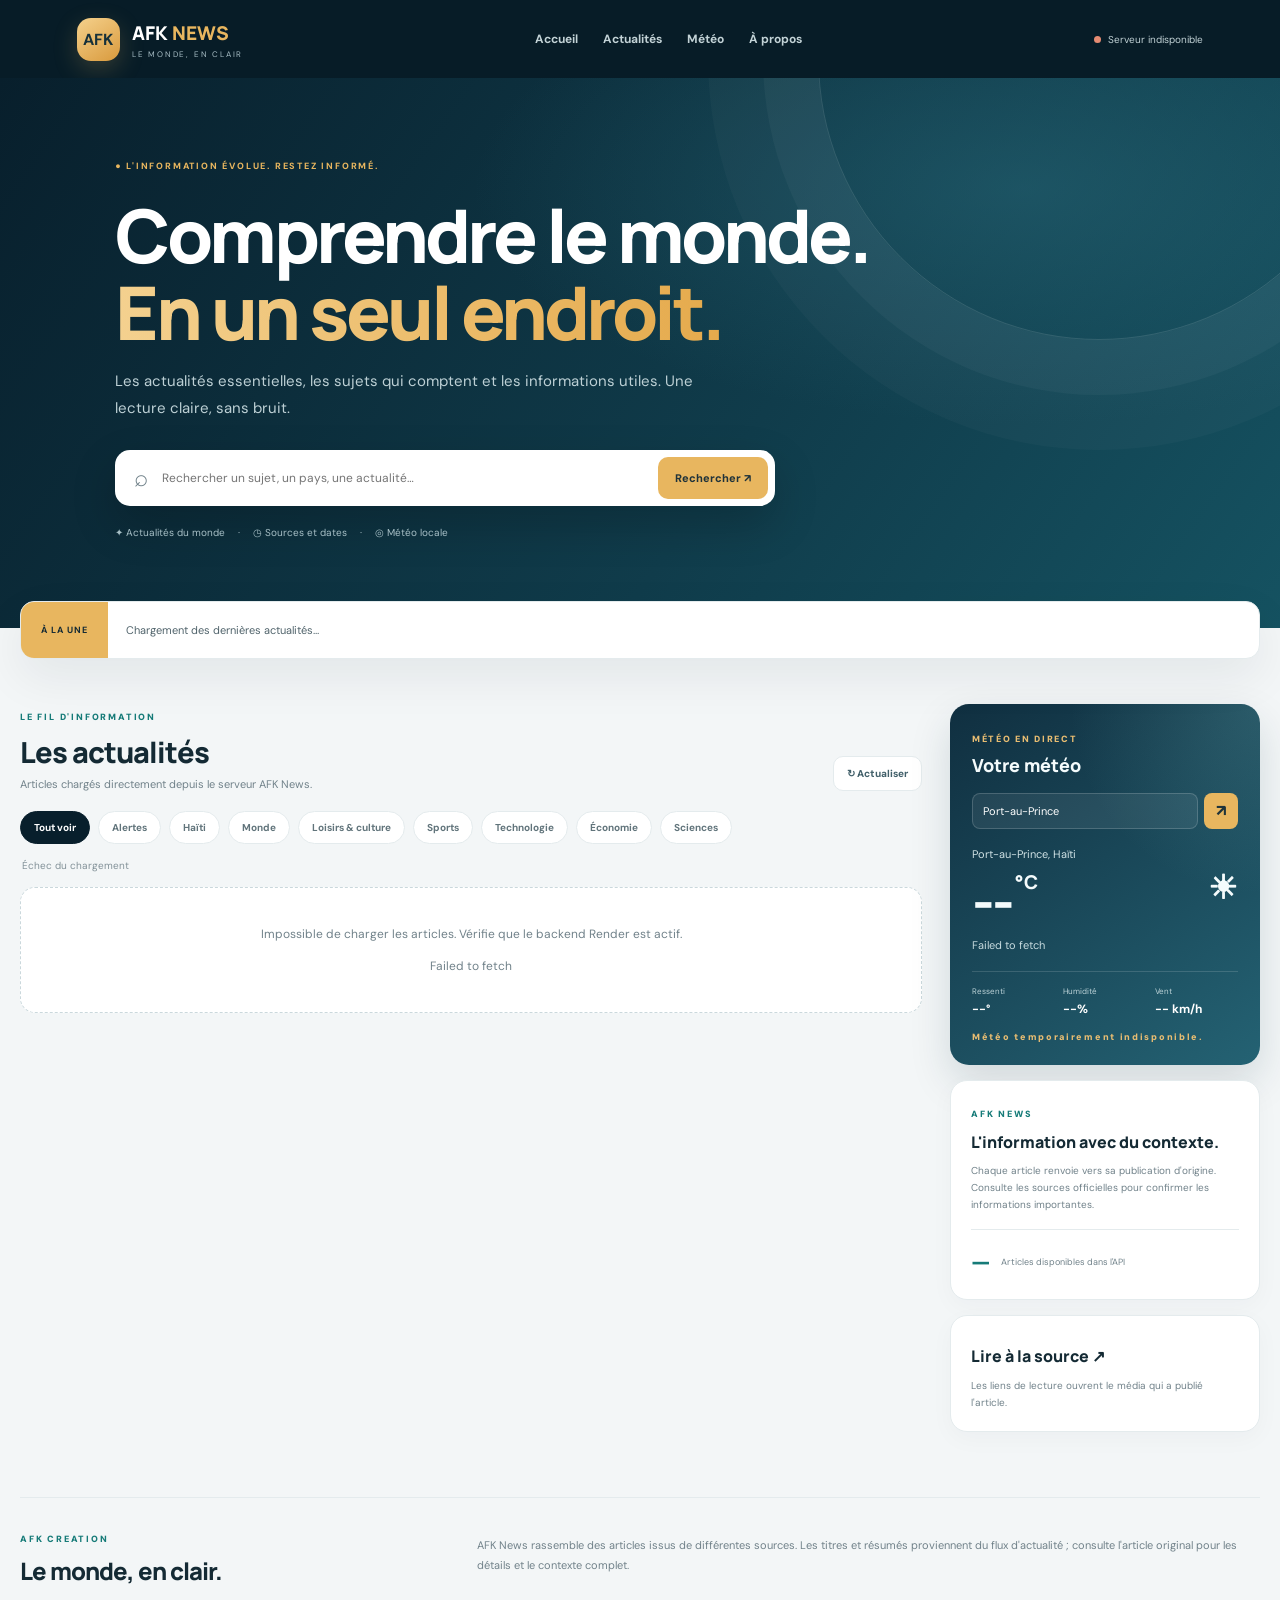
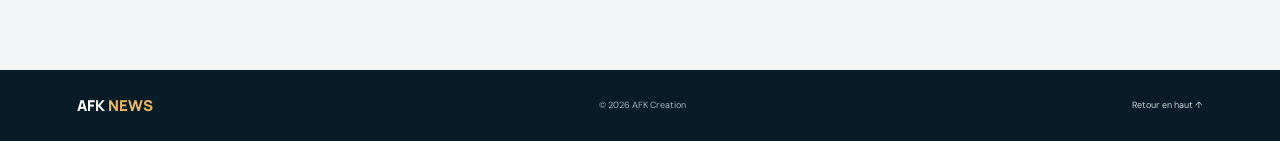
==== index.html @ 70f599e8 "Add files via upload" ====
<!doctype html>
<html lang="fr"><head>
<meta charset="utf-8"><meta name="viewport" content="width=device-width,initial-scale=1">
<meta name="theme-color" content="#081f2c"><title>AFK News — Le monde, en clair</title>
<link rel="preconnect" href="https://fonts.googleapis.com">
<link href="https://fonts.googleapis.com/css2?family=DM+Sans:wght@400;500;600;700;800&family=Manrope:wght@500;600;700;800&display=swap" rel="stylesheet">
<link rel="stylesheet" href="style.css"><script src="app.js" defer></script></head>
<body>
<header class="topbar"><a class="brand" href="#top"><b class="mark">AFK</b><span><strong>AFK <i>NEWS</i></strong><small>LE MONDE, EN CLAIR</small></span></a>
<nav><a href="#top">Accueil</a><a href="#latest">Actualités</a><a href="#weather">Météo</a><a href="#about">À propos</a></nav>
<div class="connection"><span class="pulse"></span><span id="connectionLabel">Connexion…</span></div></header>
<section class="hero" id="top"><div class="hero-content"><small class="eyebrow">● L'INFORMATION ÉVOLUE. RESTEZ INFORMÉ.</small>
<h1>Comprendre le monde.<br><em>En un seul endroit.</em></h1><p>Les actualités essentielles, les sujets qui comptent et les informations utiles. Une lecture claire, sans bruit.</p>
<form id="searchForm" class="search"><span>⌕</span><input id="searchInput" placeholder="Rechercher un sujet, un pays, une actualité…" type="search"><button>Rechercher ↗</button></form>
<div class="hero-meta">✦ Actualités du monde　 ·　 ◷ Sources et dates　 ·　 ◎ Météo locale</div></div></section>
<div class="ticker"><b>À LA UNE</b><span id="tickerText">Chargement des dernières actualités…</span></div>
<main class="layout" id="latest"><section class="feed"><div class="heading"><div><small>LE FIL D'INFORMATION</small><h2>Les actualités</h2><p>Articles chargés directement depuis le serveur AFK News.</p></div><button id="refreshBtn" class="refresh">↻ Actualiser</button></div>
<div class="filters" id="categoryFilters">
<button class="filter active" data-category="Tous">Tout voir</button><button class="filter" data-category="Alertes">Alertes</button><button class="filter" data-category="Haïti">Haïti</button><button class="filter" data-category="Monde">Monde</button><button class="filter" data-category="Loisirs & culture">Loisirs & culture</button><button class="filter" data-category="Sports">Sports</button><button class="filter" data-category="Technologie">Technologie</button><button class="filter" data-category="Économie">Économie</button><button class="filter" data-category="Sciences">Sciences</button></div>
<div class="feed-meta"><span id="feedStatus">Chargement…</span><span id="resultCount"></span></div>
<div id="newsGrid" class="news-grid"><div class="loading">Chargement des articles…</div></div>
<div id="emptyState" class="empty" hidden><h3>Aucun article trouvé</h3><p>Essaie un autre mot ou une autre catégorie.</p></div>
<div class="more-wrap"><button id="loadMoreBtn" class="more" hidden>Afficher plus d'articles ↓</button></div></section>
<aside class="sidebar"><section class="weather" id="weather"><small>MÉTÉO EN DIRECT</small><h2>Votre météo</h2><form id="cityForm"><input id="cityInput" value="Port-au-Prince" aria-label="Ville"><button>↗</button></form>
<div id="weatherPlace" class="place">Port-au-Prince, Haïti</div><div class="temp"><span id="weatherTemp">--</span><sup>°C</sup><span id="weatherIcon">☀</span></div><p id="weatherDescription">Récupération des conditions météo…</p>
<div class="stats"><div>Ressenti<b id="weatherFeels">--°</b></div><div>Humidité<b id="weatherHumidity">--%</b></div><div>Vent<b id="weatherWind">-- km/h</b></div></div><small id="weatherUpdated" class="weather-foot">Données Open-Meteo</small></section>
<section class="side-card"><small>AFK NEWS</small><h3>L'information avec du contexte.</h3><p>Chaque article renvoie vers sa publication d'origine. Consulte les sources officielles pour confirmer les informations importantes.</p><div class="total"><b id="totalArticles">—</b><span>Articles disponibles dans l'API</span></div></section>
<section class="side-card"><h3>Lire à la source ↗</h3><p>Les liens de lecture ouvrent le média qui a publié l'article.</p></section></aside></main>
<section class="about" id="about"><div><small>AFK CREATION</small><h2>Le monde, en clair.</h2></div><p>AFK News rassemble des articles issus de différentes sources. Les titres et résumés proviennent du flux d'actualité ; consulte l'article original pour les détails et le contexte complet.</p></section>
<footer> <b>AFK <i>NEWS</i></b><span>© <span id="year"></span> AFK Creation</span><a href="#top">Retour en haut ↑</a></footer><div id="toast" class="toast" role="status"></div>
</body></html>
---- style.css ----
:root{--navy:#081f2c;--teal:#167b78;--gold:#e8b65f;--ink:#142a34;--muted:#71828a;--line:#e4ebed;--paper:#f3f6f7}
*{box-sizing:border-box}html{scroll-behavior:smooth}body{margin:0;background:var(--paper);color:var(--ink);font-family:"DM Sans",sans-serif}button,input{font:inherit}button{cursor:pointer}
.topbar{height:78px;padding:0 clamp(18px,6vw,90px);display:flex;align-items:center;justify-content:space-between;gap:20px;background:#071c27;color:white}
.brand{display:flex;align-items:center;gap:12px;color:white;text-decoration:none}.mark{width:43px;height:43px;border-radius:14px;display:grid;place-items:center;background:linear-gradient(145deg,#f5d18c,#d99a3d);color:#17313a;box-shadow:0 8px 24px #e8b65f35}.brand strong{display:block;font:800 19px Manrope}.brand i,footer i{color:var(--gold);font-style:normal}.brand small{display:block;color:#a7bdc5;font-size:8px;letter-spacing:1.8px;margin-top:3px}
nav{display:flex;gap:25px}nav a{color:#c2d2d6;text-decoration:none;font-size:12px;font-weight:700}nav a:hover{color:white}.connection{font-size:10px;color:#c2d2d6;white-space:nowrap}.pulse{display:inline-block;width:7px;height:7px;border-radius:50%;background:#62d6a5;margin-right:7px}
.hero{background:radial-gradient(ellipse at 80% 20%,#28687880,transparent 38%),linear-gradient(125deg,#081f2c,#103c4b 60%,#155261);color:white;padding:75px clamp(22px,9vw,130px) 88px;position:relative;overflow:hidden}.hero:after{content:"";position:absolute;width:560px;height:560px;right:-100px;top:-300px;border:1px solid #ffffff20;border-radius:50%;box-shadow:0 0 0 55px #ffffff09,0 0 0 110px #ffffff06}.hero-content{max-width:780px;position:relative;z-index:1}.eyebrow{color:var(--gold);font-size:9px;font-weight:800;letter-spacing:1.8px}.hero h1{font:800 clamp(42px,6vw,74px)/1.04 Manrope;letter-spacing:-3.5px;margin:23px 0 17px}.hero h1 em{font-style:normal;background:linear-gradient(90deg,#f4d18f,#e5aa4c);background-clip:text;color:transparent}.hero p{max-width:590px;color:#bdd0d5;font-size:15px;line-height:1.8}.search{display:flex;align-items:center;gap:10px;max-width:660px;margin-top:28px;padding:7px;background:white;border-radius:15px;box-shadow:0 18px 45px #0003}.search span{padding-left:12px;color:#71828a;font-size:24px}.search input{flex:1;min-width:0;border:0;outline:0;padding:12px 4px;color:var(--ink);font-size:12px}.search button{border:0;border-radius:10px;padding:14px 17px;background:var(--gold);color:#20333a;font-size:11px;font-weight:800}.hero-meta{margin-top:20px;color:#a8c0c7;font-size:10px}
.ticker{width:min(1280px,calc(100% - 40px));min-height:58px;margin:-27px auto 0;position:relative;z-index:1;display:flex;align-items:center;background:white;border:1px solid var(--line);border-radius:14px;overflow:hidden;box-shadow:0 18px 48px #081f2c12}.ticker b{align-self:stretch;display:grid;place-items:center;padding:0 20px;background:var(--gold);font-size:9px;letter-spacing:1px}.ticker span{padding:0 18px;color:#50636b;font-size:11px;white-space:nowrap;overflow:hidden;text-overflow:ellipsis}
.layout{width:min(1280px,calc(100% - 40px));margin:45px auto 65px;display:grid;grid-template-columns:minmax(0,1fr) 310px;gap:28px;align-items:start}.heading{display:flex;justify-content:space-between;align-items:flex-end;gap:15px;margin-bottom:20px}.heading small,.about small,.side-card>small{color:var(--teal);font-size:9px;font-weight:900;letter-spacing:1.8px}.heading h2,.about h2{font:800 29px Manrope;letter-spacing:-1px;margin:7px 0 5px}.heading p{margin:0;color:var(--muted);font-size:11px}.refresh,.more{border:1px solid var(--line);border-radius:10px;padding:10px 13px;background:white;color:#42606a;font-size:10px;font-weight:800}
.filters{display:flex;flex-wrap:wrap;gap:8px;margin-bottom:15px}.filter{border:1px solid var(--line);background:white;color:#61747b;border-radius:999px;padding:9px 13px;font-size:10px;font-weight:700}.filter.active,.filter:hover{background:var(--navy);border-color:var(--navy);color:white}.feed-meta{display:flex;justify-content:space-between;color:#829198;font-size:10px;margin:15px 2px}.news-grid{display:grid;grid-template-columns:repeat(2,minmax(0,1fr));gap:16px}.story{background:white;border:1px solid var(--line);border-radius:17px;overflow:hidden;box-shadow:0 7px 24px #102d3b08;transition:.2s}.story:hover{transform:translateY(-3px);box-shadow:0 18px 48px #081f2c12}.story-image{height:175px;background:linear-gradient(135deg,#183e4d,#679496);overflow:hidden}.story-image img{width:100%;height:100%;object-fit:cover;display:block;transition:transform .5s}.story:hover img{transform:scale(1.04)}.no-image{display:grid;place-items:center;color:#e0ebec;font:800 35px Manrope}.story-body{padding:17px}.tag{display:inline-block;padding:6px 9px;border-radius:999px;background:#eaf4f1;color:#177966;font-size:8px;font-weight:900;text-transform:uppercase;letter-spacing:.7px}.story h3{font:800 16px/1.4 Manrope;letter-spacing:-.3px;margin:11px 0 8px}.story p{color:#708189;font-size:11px;line-height:1.65;margin:0}.story-foot{display:flex;justify-content:space-between;gap:8px;margin-top:16px;padding-top:12px;border-top:1px solid #edf1f2;color:#8b999e;font-size:9px}.source{overflow:hidden;text-overflow:ellipsis;white-space:nowrap}.read{flex:none;color:var(--teal);font-weight:900;text-decoration:none;font-size:10px}.read:hover{text-decoration:underline}
.sidebar{display:grid;gap:15px}.weather{padding:22px;border-radius:19px;color:#f4fbfc;background:radial-gradient(circle at 100% 0,#78bec133,transparent 40%),linear-gradient(145deg,#102f40,#246273);box-shadow:0 17px 40px #102f4025}.weather>small{color:#e8bd72;font-size:9px;font-weight:900;letter-spacing:1.7px}.weather h2{font:800 18px Manrope;margin:6px 0 16px}#cityForm{display:flex;gap:6px}#cityInput{width:100%;min-width:0;border:1px solid #ffffff2b;border-radius:8px;background:#ffffff12;color:white;padding:10px;font-size:11px;outline:0}#cityForm button{width:38px;border:0;border-radius:8px;background:var(--gold);color:#20343a;font-weight:900}.place{margin-top:18px;color:#d0e2e5;font-size:11px}.temp{display:flex;align-items:flex-start;font:800 54px Manrope;letter-spacing:-3px;margin-top:3px}.temp sup{font-size:19px;letter-spacing:0;margin:5px 0 0 3px}.temp span:last-child{font-size:33px;margin-left:auto;letter-spacing:0}.weather>p{color:#c8dce0;font-size:11px;margin:0}.stats{display:grid;grid-template-columns:repeat(3,1fr);gap:8px;border-top:1px solid #ffffff24;margin-top:19px;padding-top:14px}.stats div{color:#bdd3d8;font-size:8px}.stats b{display:block;margin-top:5px;color:white;font-size:12px}.weather-foot{display:block;margin-top:14px;color:#a9c5cb;font-size:8px}.side-card{background:white;border:1px solid var(--line);border-radius:17px;padding:20px;box-shadow:0 7px 24px #102d3b08}.side-card h3{font:800 16px/1.4 Manrope;margin:9px 0}.side-card p{font-size:10px;line-height:1.7;color:var(--muted);margin:0}.total{display:flex;align-items:center;gap:10px;border-top:1px solid var(--line);padding-top:14px;margin-top:16px}.total b{font:800 25px Manrope;color:var(--teal)}.total span{font-size:9px;color:var(--muted)}.empty,.loading{grid-column:1/-1;padding:38px;text-align:center;background:white;border:1px dashed #cad8dc;border-radius:15px;color:var(--muted);font-size:12px}.empty h3{color:var(--ink);font:800 16px Manrope}.more-wrap{text-align:center;margin-top:22px}.more{background:var(--navy);color:white;padding:13px 19px}.about{width:min(1280px,calc(100% - 40px));margin:0 auto 55px;padding:28px 0;border-top:1px solid var(--line);display:grid;grid-template-columns:.7fr 1.3fr;gap:35px;align-items:center}.about h2{font-size:24px;margin-bottom:0}.about p{font-size:11px;line-height:1.8;color:var(--muted);margin:0}footer{display:flex;justify-content:space-between;align-items:center;gap:15px;padding:25px clamp(20px,6vw,90px);background:#071c27;color:#9fb5bc;font-size:9px}footer b{font:900 15px Manrope;color:white}footer a{color:#c5d5d9;text-decoration:none}.toast{position:fixed;bottom:20px;left:50%;transform:translate(-50%,15px);opacity:0;pointer-events:none;background:#102f40;color:white;padding:12px 16px;border-radius:10px;font-size:10px;transition:.2s}.toast.show{opacity:1;transform:translate(-50%,0)}
@media(max-width:950px){.layout{grid-template-columns:1fr}.sidebar{grid-template-columns:repeat(2,minmax(0,1fr))}.weather{grid-row:span 2}}
@media(max-width:680px){.topbar{height:auto;min-height:70px;flex-wrap:wrap;padding:13px 17px;gap:12px}nav{order:3;width:100%;justify-content:space-between;gap:10px}nav a{font-size:10px}.connection{font-size:8px}.hero{padding:52px 21px 68px}.hero h1{font-size:clamp(39px,11vw,56px);letter-spacing:-2.5px}.hero p{font-size:13px}.search button{padding:12px;font-size:10px}.ticker,.layout,.about{width:calc(100% - 24px)}.layout{margin-top:34px}.news-grid{grid-template-columns:1fr}.story-image{height:190px}.sidebar{grid-template-columns:1fr}.weather{grid-row:auto}.about{grid-template-columns:1fr;gap:12px}footer{flex-wrap:wrap}}
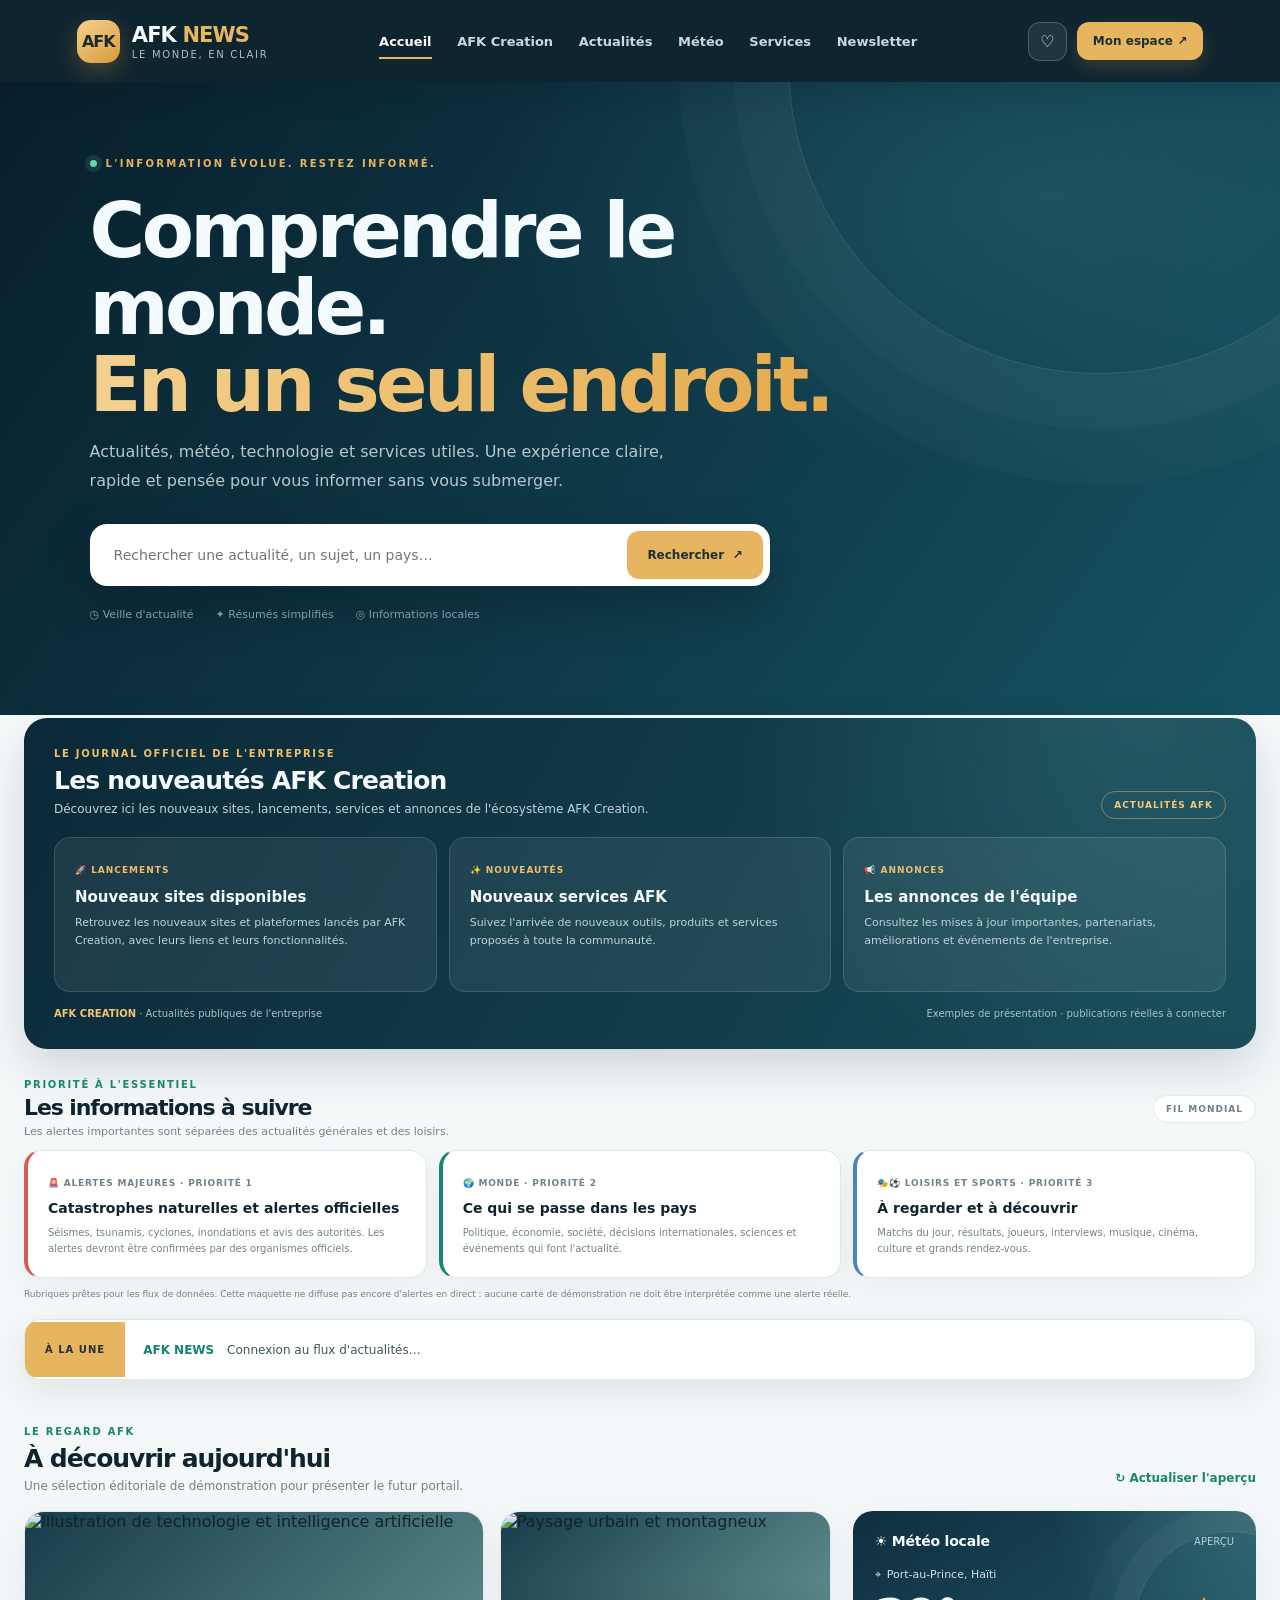
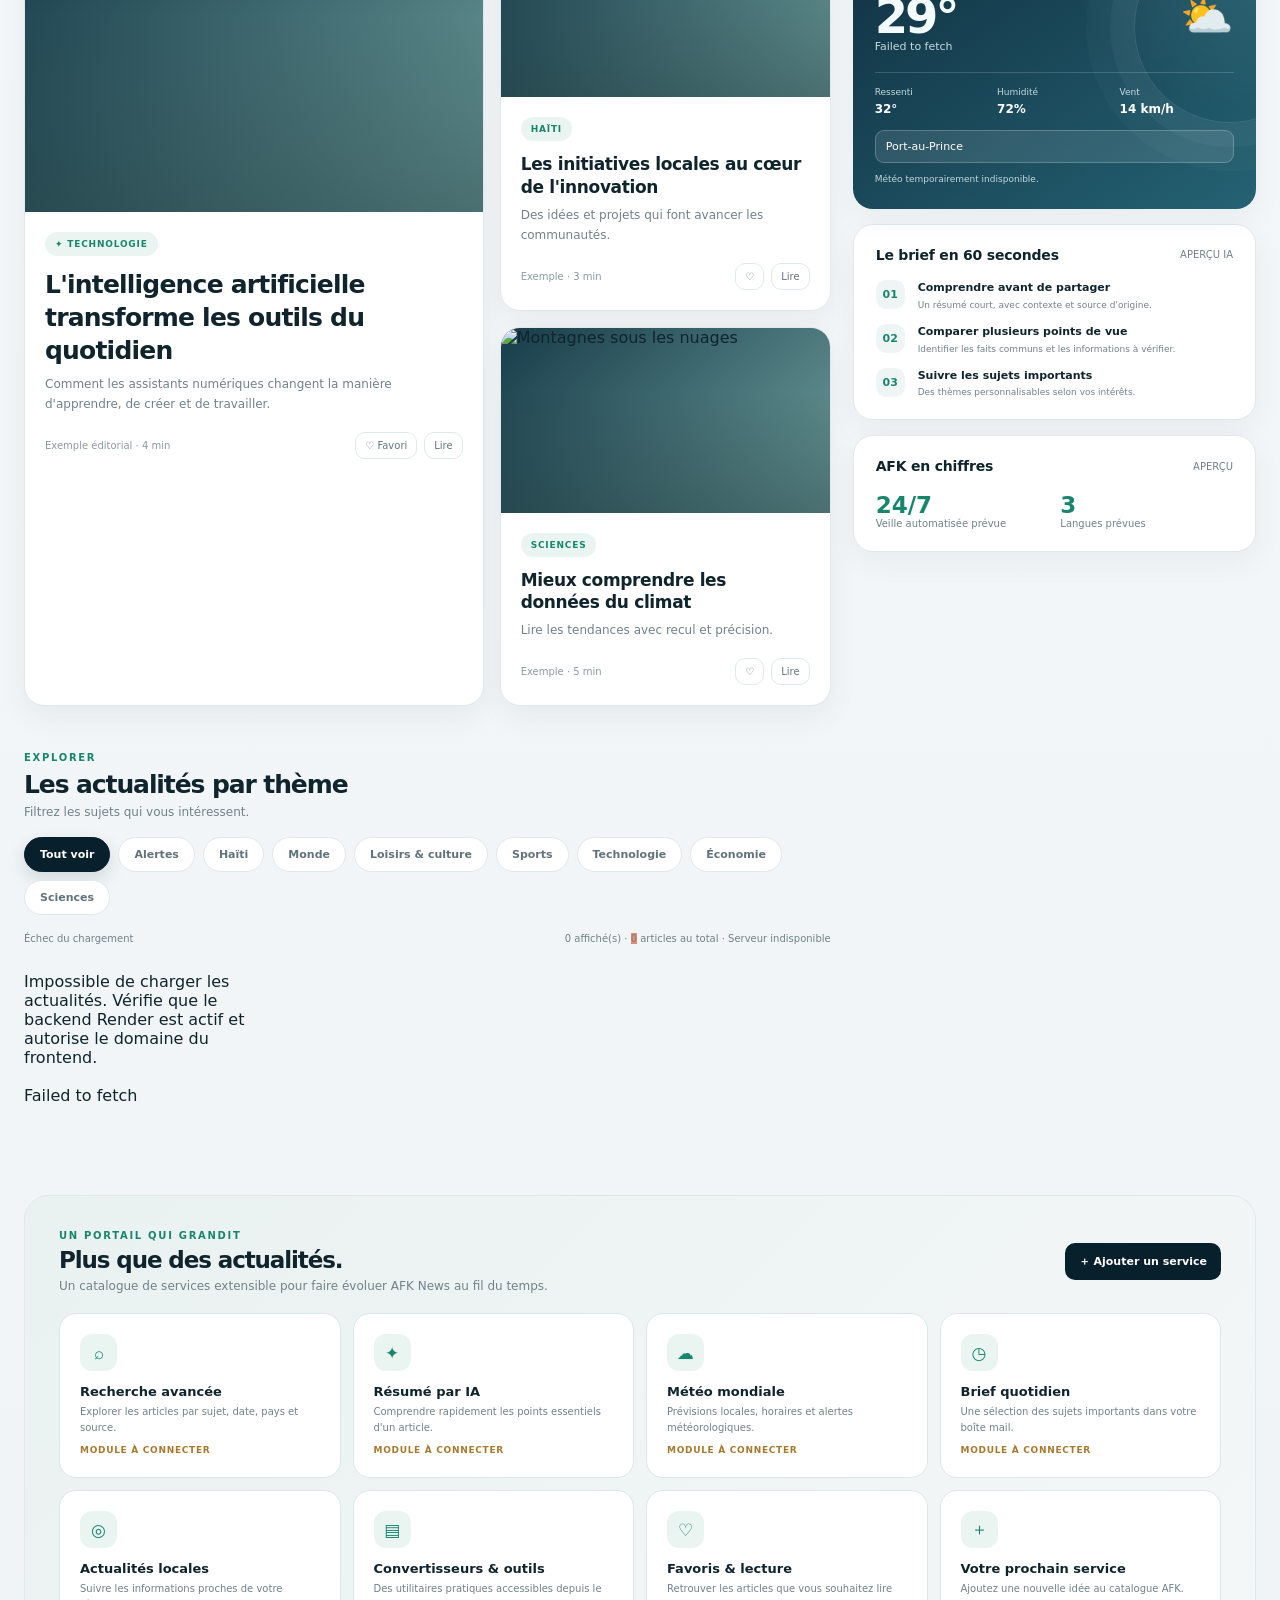
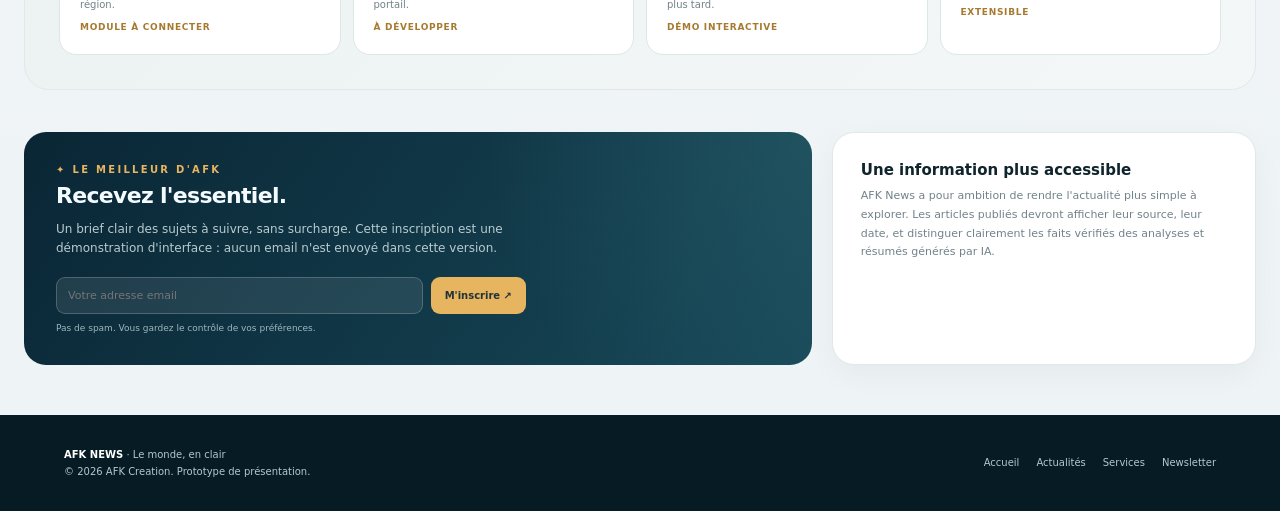
==== commit f4250cc5: "Rename 1index.html to index.html" ====
--- a/index.html
+++ b/index.html
@@ -1,31 +1,390 @@
-<!doctype html>
-<html lang="fr"><head>
-<meta charset="utf-8"><meta name="viewport" content="width=device-width,initial-scale=1">
-<meta name="theme-color" content="#081f2c"><title>AFK News — Le monde, en clair</title>
-<link rel="preconnect" href="https://fonts.googleapis.com">
-<link href="https://fonts.googleapis.com/css2?family=DM+Sans:wght@400;500;600;700;800&family=Manrope:wght@500;600;700;800&display=swap" rel="stylesheet">
-<link rel="stylesheet" href="style.css"><script src="app.js" defer></script></head>
+<!DOCTYPE html>
+<html lang="fr">
+<head>
+<meta charset="UTF-8">
+<meta name="viewport" content="width=device-width, initial-scale=1.0">
+<title>AFK News — Le monde, en clair</title>
+<style>
+:root {
+  --site-primary: #102d3b;
+  --site-on-primary: #f4fbff;
+  --site-secondary: #e8f2f2;
+  --site-on-secondary: #15313a;
+  --site-background: #f4f7f8;
+  --site-on-background: #14252c;
+  --site-font-body: Inter, ui-sans-serif, system-ui, -apple-system, BlinkMacSystemFont, "Segoe UI", sans-serif;
+  --site-font-heading: Inter, ui-sans-serif, system-ui, -apple-system, BlinkMacSystemFont, "Segoe UI", sans-serif;
+  --site-heading-scale: 1;
+  --site-spacing-scale: 1;
+  --site-radius-scale: 1;
+  --site-decoration-opacity: 1;
+  --ink: #14252c;
+  --muted: #70818a;
+  --line: #e3eaec;
+  --surface: #ffffff;
+  --accent: #e1a84b;
+  --green: #18866d;
+  --red: #d75b55;
+  --shadow: 0 18px 50px rgba(18, 47, 59, .08);
+}
+* { box-sizing: border-box; }
+html { scroll-behavior: smooth; }
+body { margin: 0; background: light-dark(var(--site-background), #10191d); color: light-dark(var(--ink), #edf4f5); font-family: var(--site-font-body); }
+button, input, select, textarea { font: inherit; }
+button { cursor: pointer; }
+.app { min-height: 100vh; background-color: var(--site-background); color: var(--site-on-background); border-radius: 0; overflow: hidden; }
+.topbar { height: 76px; background: var(--site-primary); color: var(--site-on-primary); display:flex; align-items:center; justify-content:space-between; padding: 0 clamp(18px, 5vw, 76px); gap: 20px; }
+.brand { display:flex; align-items:center; gap:12px; min-width: 190px; }
+.brand-mark { width:39px; height:39px; border-radius:13px; display:grid; place-items:center; background:var(--accent); color:#1b2b30; font-weight:900; letter-spacing:-1px; box-shadow:0 7px 20px rgba(225,168,75,.25); }
+.brand-name { font-weight:850; letter-spacing:-.7px; font-size:19px; }
+.brand-name span { color:#e7b45f; }
+.brand-tag { color:#a9c0c8; font-size:10px; letter-spacing:1.7px; text-transform:uppercase; margin-top:2px; }
+.nav { display:flex; align-items:center; gap:25px; }
+.nav button { color:#c8d8dc; border:0; background:transparent; font-size:13px; padding:10px 0; }
+.nav button.active, .nav button:hover { color:#fff; box-shadow: inset 0 -2px #e7b45f; }
+.top-actions { display:flex; align-items:center; gap:10px; }
+.icon-btn { border:1px solid rgba(255,255,255,.2); background:rgba(255,255,255,.08); color:white; border-radius:12px; width:39px; height:39px; display:grid; place-items:center; }
+.signin { border:0; border-radius:12px; background:#e7b45f; color:#1d3036; font-size:12px; font-weight:800; padding:12px 16px; }
+.hero { background:var(--site-primary); color:#f4fbff; padding: 54px clamp(18px, 7vw, 105px) 72px; position:relative; overflow:hidden; }
+.hero:after { content:""; position:absolute; width:520px; height:520px; right:-80px; top:-280px; border:1px solid rgba(255,255,255,.10); border-radius:50%; box-shadow:0 0 0 55px rgba(255,255,255,.025),0 0 0 110px rgba(255,255,255,.02); pointer-events:none; opacity:var(--site-decoration-opacity); }
+.eyebrow { display:flex; align-items:center; gap:9px; color:#e7b45f; text-transform:uppercase; font-size:10px; font-weight:800; letter-spacing:2px; }
+.live-dot { width:7px; height:7px; border-radius:50%; background:#67d7ad; box-shadow:0 0 0 5px rgba(103,215,173,.13); }
+.hero h1 { font-family:var(--site-font-heading); font-size:clamp(37px,5.4vw,66px); line-height:1.04; letter-spacing:-2.8px; max-width:720px; margin:20px 0 15px; }
+.hero h1 em { color:#e7b45f; font-style:normal; }
+.hero p { color:#b5c8ce; max-width:600px; font-size:15px; line-height:1.75; margin:0; }
+.search-wrap { margin-top:28px; width:min(680px,100%); display:flex; background:white; border-radius:15px; padding:6px; box-shadow:0 16px 35px rgba(0,0,0,.16); position:relative; z-index:1; }
+.search-wrap input { flex:1; min-width:0; border:0; outline:0; padding:13px 15px; color:#1a3038; font-size:14px; background:transparent; }
+.search-wrap button { border:0; border-radius:11px; padding:0 20px; background:#e7b45f; color:#1e3035; font-weight:800; font-size:12px; }
+.hero-meta { display:flex; flex-wrap:wrap; gap:18px; margin-top:18px; color:#91aab3; font-size:11px; }
+.hero-meta span { display:flex; align-items:center; gap:7px; }
+.main { width:min(1280px, calc(100% - 40px)); margin: -27px auto 0; position:relative; z-index:2; }
+.ticker { background:#fff; border:1px solid var(--line); border-radius:14px; box-shadow:var(--shadow); display:flex; align-items:center; overflow:hidden; min-height:55px; }
+.ticker-label { background:#e7b45f; color:#253238; font-size:10px; font-weight:900; letter-spacing:1px; padding:20px 17px; white-space:nowrap; }
+.ticker-content { padding:0 18px; color:#41555d; font-size:12px; white-space:nowrap; overflow:hidden; text-overflow:ellipsis; }
+.ticker-content b { color:#16836d; margin-right:9px; }
+.company-news { margin:24px 0 8px; padding:25px; border-radius:20px; color:#f5fbfc; background:linear-gradient(120deg,#102d3b,#1c5260); box-shadow:0 16px 38px rgba(18,47,59,.13); }
+.company-news-head { display:flex; align-items:flex-end; justify-content:space-between; gap:18px; margin-bottom:18px; }
+.company-news .kicker { color:#f0bd68; }
+.company-news h2 { margin:7px 0 5px; font-size:25px; letter-spacing:-.8px; }
+.company-news-intro { margin:0; color:#c0d4d9; font-size:12px; line-height:1.6; }
+.company-news-label { flex:none; border:1px solid rgba(240,189,104,.45); border-radius:999px; padding:8px 12px; color:#f3c879; font-size:9px; font-weight:900; letter-spacing:1px; }
+.company-news-grid { display:grid; grid-template-columns:repeat(3,1fr); gap:12px; }
+.company-news-card { min-height:145px; padding:17px; border:1px solid rgba(255,255,255,.13); border-radius:14px; background:rgba(255,255,255,.07); }
+.company-news-card small { color:#f0bd68; font-size:9px; font-weight:900; letter-spacing:1px; text-transform:uppercase; }
+.company-news-card h3 { margin:10px 0 7px; font-size:15px; line-height:1.35; }
+.company-news-card p { margin:0; color:#c0d4d9; font-size:11px; line-height:1.6; }
+.company-news-foot { display:flex; align-items:center; justify-content:space-between; gap:12px; margin-top:16px; color:#a9c2c9; font-size:10px; }
+.company-news-foot strong { color:#f2c574; }
+.priority-section { margin:22px 0 18px; }
+.priority-head { display:flex; align-items:center; justify-content:space-between; gap:12px; margin-bottom:12px; }
+.priority-head h2 { margin:5px 0 0; font-size:22px; letter-spacing:-.7px; }
+.priority-head p { margin:5px 0 0; color:var(--muted); font-size:11px; }
+.priority-grid { display:grid; grid-template-columns:repeat(3,1fr); gap:12px; }
+.priority-card { background:#fff; border:1px solid var(--line); border-radius:14px; padding:16px; box-shadow:0 7px 20px rgba(20,45,54,.035); }
+.priority-card.critical { border-left:4px solid #d75b55; }
+.priority-card.world { border-left:4px solid #18866d; }
+.priority-card.sport { border-left:4px solid #4d83bd; }
+.priority-card small { color:var(--muted); font-size:9px; font-weight:900; letter-spacing:.8px; text-transform:uppercase; }
+.priority-card h3 { margin:9px 0 6px; font-size:14px; line-height:1.4; }
+.priority-card p { margin:0; color:var(--muted); font-size:10px; line-height:1.6; }
+.priority-note { margin-top:10px; color:var(--muted); font-size:9px; line-height:1.5; }
+.feed-toolbar { display:flex; align-items:center; justify-content:space-between; gap:12px; flex-wrap:wrap; margin:18px 0 12px; }
+.feed-status { color:var(--muted); font-size:10px; }
+.section-head { display:flex; justify-content:space-between; align-items:end; gap:20px; margin:38px 0 18px; }
+.kicker { color:#18866d; font-size:10px; font-weight:900; letter-spacing:1.7px; text-transform:uppercase; }
+.section-head h2 { font-size:25px; letter-spacing:-.9px; margin:7px 0 0; }
+.section-head p { margin:6px 0 0; color:var(--muted); font-size:12px; }
+.text-link { border:0; background:transparent; color:#18866d; font-size:12px; font-weight:800; padding:8px 0; }
+.content-grid { display:grid; grid-template-columns:minmax(0, 1.8fr) minmax(280px, .9fr); gap:22px; align-items:start; }
+.feature-grid { display:grid; grid-template-columns:1.25fr .9fr; gap:16px; }
+.story { background:var(--surface); border:1px solid var(--line); border-radius:17px; overflow:hidden; box-shadow:0 8px 24px rgba(20,45,54,.035); transition:transform .2s, box-shadow .2s; }
+.story:hover { transform:translateY(-3px); box-shadow:var(--shadow); }
+.story-image { height:185px; background:linear-gradient(135deg,#234f60,#6f9d9c); position:relative; overflow:hidden; }
+.story-image img { width:100%; height:100%; object-fit:cover; display:block; }
+.story-image:after { content:""; position:absolute; inset:35% 0 0; background:linear-gradient(transparent,rgba(6,25,31,.34)); }
+.story.featured .story-image { height:270px; }
+.story-body { padding:17px 18px 19px; }
+.tag { display:inline-flex; align-items:center; gap:6px; background:#eaf5f1; color:#18866d; border-radius:6px; padding:6px 8px; font-size:9px; text-transform:uppercase; letter-spacing:.8px; font-weight:900; }
+.story h3 { font-size:17px; line-height:1.35; letter-spacing:-.35px; margin:12px 0 8px; }
+.story.featured h3 { font-size:23px; letter-spacing:-.8px; }
+.story p { color:var(--muted); font-size:12px; line-height:1.65; margin:0; }
+.story-foot { display:flex; align-items:center; justify-content:space-between; gap:10px; color:#8b9aa0; font-size:10px; margin-top:17px; }
+.story-actions { display:flex; align-items:center; gap:7px; }
+.small-action { border:1px solid var(--line); background:white; color:#62747b; border-radius:8px; padding:7px 9px; font-size:10px; }
+.small-action.saved { color:#b77b1c; background:#fff7e8; border-color:#f0dfbd; }
+.side-stack { display:grid; gap:15px; }
+.panel { background:var(--surface); border:1px solid var(--line); border-radius:17px; padding:19px; box-shadow:0 8px 24px rgba(20,45,54,.035); }
+.panel-title { display:flex; align-items:center; justify-content:space-between; gap:10px; }
+.panel-title h3 { font-size:14px; margin:0; letter-spacing:-.2px; }
+.panel-title small { color:var(--muted); font-size:10px; }
+.weather { background:linear-gradient(145deg,#173f50,#246273); color:#f4fbff; border:0; position:relative; overflow:hidden; }
+.weather:after { content:""; position:absolute; width:190px; height:190px; border-radius:50%; border:1px solid rgba(255,255,255,.12); right:-70px; top:20px; box-shadow:0 0 0 24px rgba(255,255,255,.035),0 0 0 48px rgba(255,255,255,.025); }
+.weather .panel-title small { color:#b6d0d6; }
+.weather-city { display:flex; align-items:center; gap:6px; color:#d1e4e8; font-size:11px; margin-top:19px; }
+.weather-main { display:flex; align-items:center; justify-content:space-between; margin-top:7px; position:relative; z-index:1; }
+.temperature { font-size:48px; font-weight:750; letter-spacing:-3px; }
+.weather-icon { font-size:43px; }
+.weather-desc { color:#c6dce1; font-size:11px; margin-top:-4px; }
+.weather-stats { display:grid; grid-template-columns:repeat(3,1fr); gap:8px; border-top:1px solid rgba(255,255,255,.16); margin-top:19px; padding-top:14px; }
+.weather-stats div { color:#c3d9de; font-size:9px; }
+.weather-stats b { display:block; color:white; font-size:12px; margin-top:5px; }
+.weather-select { width:100%; margin-top:14px; background:rgba(255,255,255,.1); border:1px solid rgba(255,255,255,.22); border-radius:9px; color:#fff; padding:9px 10px; font-size:11px; outline:0; }
+.weather-select option { color:#14252c; }
+.demo-note { font-size:9px; color:#c2d6db; margin-top:10px; line-height:1.5; }
+.brief-list { display:grid; gap:14px; margin-top:17px; }
+.brief { display:grid; grid-template-columns:32px 1fr; gap:10px; align-items:start; }
+.brief-number { width:29px; height:29px; display:grid; place-items:center; border-radius:9px; background:#eff5f5; color:#18866d; font-size:11px; font-weight:900; }
+.brief h4 { font-size:11px; line-height:1.45; margin:0 0 4px; }
+.brief p { color:var(--muted); font-size:9px; margin:0; }
+.categories { display:flex; flex-wrap:wrap; gap:8px; }
+.category { border:1px solid var(--line); background:white; color:#61737a; border-radius:999px; padding:9px 13px; font-size:11px; font-weight:700; }
+.category.active, .category:hover { background:var(--site-primary); border-color:var(--site-primary); color:white; }
+.news-grid { display:grid; grid-template-columns:repeat(3,1fr); gap:15px; }
+.news-grid .story-image { height:135px; }
+.news-grid .story-body { padding:14px; }
+.news-grid .story h3 { font-size:14px; }
+.empty { display:none; padding:28px; text-align:center; border:1px dashed #cbd8db; border-radius:14px; color:var(--muted); background:#fff; font-size:13px; }
+.service-section { margin:42px 0; background:#eaf1f1; border-radius:22px; padding:28px; }
+.service-head { display:flex; align-items:center; justify-content:space-between; gap:15px; margin-bottom:20px; }
+.service-head h2 { margin:6px 0 0; font-size:23px; letter-spacing:-.8px; }
+.service-head p { color:var(--muted); font-size:12px; margin:6px 0 0; }
+.add-service { border:0; border-radius:10px; background:var(--site-primary); color:white; padding:11px 14px; font-size:11px; font-weight:800; }
+.services { display:grid; grid-template-columns:repeat(4,1fr); gap:12px; }
+.service-card { background:#fff; border:1px solid #dce7e8; border-radius:14px; padding:17px; min-height:145px; }
+.service-icon { width:37px; height:37px; display:grid; place-items:center; background:#eaf5f1; color:#18866d; border-radius:11px; font-size:17px; }
+.service-card h3 { font-size:13px; margin:13px 0 5px; }
+.service-card p { color:var(--muted); font-size:10px; line-height:1.55; margin:0; }
+.service-card .coming { display:inline-block; margin-top:10px; color:#a7792f; font-size:9px; font-weight:800; text-transform:uppercase; letter-spacing:.7px; }
+.service-card .remove { float:right; border:0; background:transparent; color:#a5b2b7; font-size:11px; }
+.bottom-grid { display:grid; grid-template-columns:1.3fr .7fr; gap:20px; margin-bottom:50px; }
+.digest { background:var(--site-primary); color:#f4fbff; border-radius:18px; padding:25px; }
+.digest h2 { font-size:22px; margin:8px 0; letter-spacing:-.7px; }
+.digest p { color:#b9cbd0; font-size:12px; line-height:1.6; max-width:520px; }
+.digest-form { display:flex; gap:8px; margin-top:18px; max-width:470px; }
+.digest-form input { flex:1; min-width:0; border:1px solid rgba(255,255,255,.2); border-radius:9px; background:rgba(255,255,255,.09); color:white; padding:11px; outline:0; font-size:11px; }
+.digest-form button { border:0; border-radius:9px; background:#e7b45f; color:#21343a; font-weight:850; padding:0 14px; font-size:10px; }
+.digest-note { color:#9db7bf; font-size:9px; margin-top:9px; }
+.about-panel { background:#fff; border:1px solid var(--line); border-radius:18px; padding:24px; }
+.about-panel h3 { margin:0 0 8px; font-size:15px; }
+.about-panel p { color:var(--muted); font-size:11px; line-height:1.7; margin:0; }
+.footer { background:#0c222c; color:#b4c7cd; padding:28px clamp(18px,5vw,76px); display:flex; justify-content:space-between; align-items:center; gap:20px; font-size:10px; }
+.footer b { color:white; }
+.footer-links { display:flex; gap:17px; flex-wrap:wrap; }
+.footer a { color:#b4c7cd; text-decoration:none; }
+.modal-backdrop { display:none; position:fixed; inset:0; z-index:10; background:rgba(6,19,24,.62); backdrop-filter:blur(5px); padding:20px; align-items:center; justify-content:center; }
+.modal-backdrop.open { display:flex; }
+.modal { width:min(440px,100%); background:#fff; border-radius:18px; padding:24px; box-shadow:0 25px 80px rgba(0,0,0,.25); color:#14252c; }
+.modal h2 { margin:0 0 7px; font-size:20px; }
+.modal p { color:#74848a; font-size:11px; line-height:1.6; margin:0 0 18px; }
+.field { display:grid; gap:6px; margin:12px 0; }
+.field label { font-size:10px; font-weight:800; color:#53666e; }
+.field input, .field textarea, .field select { border:1px solid #dce5e7; border-radius:9px; padding:11px; outline:0; font-size:12px; color:#14252c; }
+.field textarea { min-height:75px; resize:vertical; }
+.modal-actions { display:flex; justify-content:flex-end; gap:8px; margin-top:18px; }
+.modal-actions button { border:0; border-radius:9px; padding:10px 14px; font-size:11px; font-weight:800; }
+.cancel { background:#edf2f3; color:#50636a; }
+.confirm { background:#143746; color:white; }
+.toast { position:fixed; bottom:22px; left:50%; transform:translate(-50%,20px); opacity:0; pointer-events:none; background:#143746; color:white; border-radius:10px; padding:12px 16px; font-size:11px; box-shadow:var(--shadow); transition:.25s; z-index:20; }
+.toast.show { opacity:1; transform:translate(-50%,0); }
+@media (max-width:900px) { .nav { gap:13px; } .nav button { font-size:11px; } .content-grid { grid-template-columns:1fr; } .side-stack { grid-template-columns:repeat(2,1fr); } .services { grid-template-columns:repeat(2,1fr); } .company-news-grid { grid-template-columns:1fr 1fr; } .priority-grid { grid-template-columns:1fr 1fr; } }
+@media (max-width:650px) { .topbar { height:auto; min-height:68px; flex-wrap:wrap; padding:14px 18px; } .nav { order:3; width:100%; overflow:auto; justify-content:space-between; gap:16px; } .nav button { white-space:nowrap; } .brand { min-width:0; } .brand-tag { display:none; } .signin { padding:10px 12px; } .hero { padding:42px 20px 58px; } .hero h1 { letter-spacing:-1.8px; } .main { width:calc(100% - 24px); } .feature-grid { grid-template-columns:1fr; } .story.featured .story-image { height:210px; } .side-stack { grid-template-columns:1fr; } .news-grid { grid-template-columns:1fr 1fr; } .news-grid .story-image { height:115px; } .service-section { padding:19px; } .service-head { align-items:flex-start; flex-direction:column; } .services { grid-template-columns:1fr 1fr; } .bottom-grid { grid-template-columns:1fr; } .footer { flex-direction:column; align-items:flex-start; } .company-news { padding:19px; } .company-news-head { align-items:flex-start; flex-direction:column; } .company-news-grid { grid-template-columns:1fr; } .priority-grid { grid-template-columns:1fr; } }
+@media (max-width:390px) { .news-grid { grid-template-columns:1fr; } .services { grid-template-columns:1fr; } .digest-form { flex-direction:column; } .digest-form button { padding:12px; } }
+/* AFK NEWS — direction artistique premium */
+:root {
+  --site-primary:#081f2c;
+  --site-background:#f2f5f7;
+  --site-on-background:#10242d;
+  --ink:#10242d;
+  --muted:#71828a;
+  --line:#e1e8eb;
+  --surface:#fff;
+  --accent:#e8b65f;
+  --green:#147b68;
+  --shadow:0 22px 60px rgba(8,31,44,.10);
+}
+body { background:#edf2f4; }
+.app { background:linear-gradient(180deg,#f8fafb 0,#eef3f5 100%); }
+.topbar { height:82px; padding-inline:clamp(20px,6vw,96px); background:rgba(7,29,41,.97); box-shadow:0 8px 30px rgba(5,23,32,.14); position:relative; z-index:5; }
+.brand-mark { width:43px; height:43px; border-radius:14px; background:linear-gradient(145deg,#f5d18c,#d99a3d); box-shadow:0 8px 24px rgba(225,168,75,.28); }
+.brand-name { font-size:21px; letter-spacing:-.9px; }
+.nav { gap:clamp(13px,2vw,27px); }
+.nav button { font-weight:650; transition:color .2s,box-shadow .2s; }
+.signin { box-shadow:0 7px 18px rgba(231,180,95,.18); transition:transform .2s,box-shadow .2s; }
+.signin:hover,.search-wrap button:hover,.add-service:hover { transform:translateY(-2px); box-shadow:0 10px 24px rgba(225,168,75,.25); }
+.hero { padding-top:76px; padding-bottom:94px; background:radial-gradient(ellipse at 82% 18%,rgba(48,111,124,.38),transparent 38%),linear-gradient(125deg,#081f2c 0%,#103c4b 58%,#155261 100%); }
+.hero:after { width:620px; height:620px; right:-130px; top:-330px; border-color:rgba(255,255,255,.13); }
+.eyebrow { font-size:10px; letter-spacing:2.3px; }
+.hero h1 { max-width:800px; font-size:clamp(42px,6vw,76px); line-height:1.01; letter-spacing:-3.7px; margin-top:24px; }
+.hero h1 em { background:linear-gradient(90deg,#f4d18f,#e5aa4c); -webkit-background-clip:text; background-clip:text; color:transparent; }
+.hero p { font-size:16px; max-width:630px; line-height:1.8; }
+.search-wrap { border-radius:17px; padding:7px; box-shadow:0 20px 50px rgba(0,0,0,.23); }
+.search-wrap input { padding:15px 17px; }
+.search-wrap button { min-height:48px; border-radius:12px; transition:transform .2s,box-shadow .2s; }
+.hero-meta { gap:22px; margin-top:22px; }
+.main { width:min(1320px,calc(100% - 48px)); }
+.ticker { border-radius:16px; min-height:61px; box-shadow:0 12px 32px rgba(18,47,59,.09); }
+.ticker-label { padding:22px 20px; }
+.company-news { margin-top:30px; padding:30px; border-radius:23px; background:radial-gradient(circle at 90% 0,rgba(81,145,151,.25),transparent 34%),linear-gradient(120deg,#0b2938,#174b58); box-shadow:0 20px 45px rgba(10,42,55,.16); }
+.company-news-card { min-height:155px; padding:20px; border-radius:16px; transition:transform .2s,background .2s,border-color .2s; }
+.company-news-card:hover { transform:translateY(-4px); background:rgba(255,255,255,.11); border-color:rgba(240,189,104,.38); }
+.priority-section { margin-top:30px; }
+.priority-card { padding:20px; border-radius:17px; box-shadow:0 10px 28px rgba(20,45,54,.045); transition:transform .2s,box-shadow .2s; }
+.priority-card:hover { transform:translateY(-3px); box-shadow:var(--shadow); }
+.section-head { margin-top:46px; }
+.section-head h2,.priority-head h2,.service-head h2 { letter-spacing:-1.1px; }
+.story { border-radius:20px; box-shadow:0 10px 30px rgba(20,45,54,.055); }
+.story-image { background:linear-gradient(135deg,#173c4a,#6d9d9b); }
+.story-image img { transition:transform .55s cubic-bezier(.2,.7,.2,1); }
+.story:hover .story-image img { transform:scale(1.045); }
+.story.featured .story-image { height:300px; }
+.story-body { padding:20px; }
+.story h3 { line-height:1.32; }
+.story.featured h3 { font-size:25px; }
+.tag { border-radius:999px; padding:7px 10px; }
+.small-action { border-radius:10px; transition:all .2s; }
+.small-action:hover { border-color:#d6b16f; color:#94671e; background:#fff8ec; }
+.panel { border-radius:20px; padding:22px; box-shadow:0 10px 30px rgba(20,45,54,.05); }
+.weather { background:radial-gradient(circle at 100% 0,rgba(119,190,191,.25),transparent 40%),linear-gradient(145deg,#102f40,#246273); }
+.weather-select { cursor:pointer; }
+.brief-number { border-radius:10px; }
+.category { padding:10px 15px; transition:all .2s; }
+.category.active,.category:hover { box-shadow:0 7px 18px rgba(16,45,59,.14); }
+.news-grid { gap:18px; }
+.news-grid .story-image { height:155px; }
+.service-section { margin-top:50px; padding:34px; border:1px solid #e0e9e9; background:linear-gradient(135deg,#eaf1f1,#f4f7f7); border-radius:25px; }
+.service-card { border-radius:17px; padding:20px; transition:transform .2s,box-shadow .2s; }
+.service-card:hover { transform:translateY(-4px); box-shadow:0 15px 32px rgba(20,45,54,.09); }
+.service-icon { border-radius:12px; }
+.digest { padding:32px; border-radius:22px; background:radial-gradient(circle at 100% 0,rgba(58,119,128,.3),transparent 40%),linear-gradient(125deg,#0a2635,#174858); }
+.about-panel { border-radius:22px; padding:28px; box-shadow:0 10px 30px rgba(20,45,54,.045); }
+.footer { padding-top:34px; padding-bottom:34px; background:#071b25; }
+.modal { border-radius:22px; }
+.toast { border-radius:13px; }
+button:focus-visible,input:focus-visible,select:focus-visible,a:focus-visible { outline:3px solid rgba(225,168,75,.55); outline-offset:3px; }
+@media (max-width:900px) { .hero { padding-top:60px; padding-bottom:78px; } .main { width:calc(100% - 32px); } }
+@media (max-width:650px) { .topbar { padding:13px 16px; } .hero { padding:48px 20px 70px; } .hero h1 { font-size:clamp(39px,11vw,56px); letter-spacing:-2.5px; } .hero p { font-size:14px; } .main { width:calc(100% - 22px); } .company-news { padding:21px; } .story.featured .story-image { height:225px; } .service-section { padding:21px; } .digest { padding:23px; } }
+</style>
+</head>
 <body>
-<header class="topbar"><a class="brand" href="#top"><b class="mark">AFK</b><span><strong>AFK <i>NEWS</i></strong><small>LE MONDE, EN CLAIR</small></span></a>
-<nav><a href="#top">Accueil</a><a href="#latest">Actualités</a><a href="#weather">Météo</a><a href="#about">À propos</a></nav>
-<div class="connection"><span class="pulse"></span><span id="connectionLabel">Connexion…</span></div></header>
-<section class="hero" id="top"><div class="hero-content"><small class="eyebrow">● L'INFORMATION ÉVOLUE. RESTEZ INFORMÉ.</small>
-<h1>Comprendre le monde.<br><em>En un seul endroit.</em></h1><p>Les actualités essentielles, les sujets qui comptent et les informations utiles. Une lecture claire, sans bruit.</p>
-<form id="searchForm" class="search"><span>⌕</span><input id="searchInput" placeholder="Rechercher un sujet, un pays, une actualité…" type="search"><button>Rechercher ↗</button></form>
-<div class="hero-meta">✦ Actualités du monde　 ·　 ◷ Sources et dates　 ·　 ◎ Météo locale</div></div></section>
-<div class="ticker"><b>À LA UNE</b><span id="tickerText">Chargement des dernières actualités…</span></div>
-<main class="layout" id="latest"><section class="feed"><div class="heading"><div><small>LE FIL D'INFORMATION</small><h2>Les actualités</h2><p>Articles chargés directement depuis le serveur AFK News.</p></div><button id="refreshBtn" class="refresh">↻ Actualiser</button></div>
-<div class="filters" id="categoryFilters">
-<button class="filter active" data-category="Tous">Tout voir</button><button class="filter" data-category="Alertes">Alertes</button><button class="filter" data-category="Haïti">Haïti</button><button class="filter" data-category="Monde">Monde</button><button class="filter" data-category="Loisirs & culture">Loisirs & culture</button><button class="filter" data-category="Sports">Sports</button><button class="filter" data-category="Technologie">Technologie</button><button class="filter" data-category="Économie">Économie</button><button class="filter" data-category="Sciences">Sciences</button></div>
-<div class="feed-meta"><span id="feedStatus">Chargement…</span><span id="resultCount"></span></div>
-<div id="newsGrid" class="news-grid"><div class="loading">Chargement des articles…</div></div>
-<div id="emptyState" class="empty" hidden><h3>Aucun article trouvé</h3><p>Essaie un autre mot ou une autre catégorie.</p></div>
-<div class="more-wrap"><button id="loadMoreBtn" class="more" hidden>Afficher plus d'articles ↓</button></div></section>
-<aside class="sidebar"><section class="weather" id="weather"><small>MÉTÉO EN DIRECT</small><h2>Votre météo</h2><form id="cityForm"><input id="cityInput" value="Port-au-Prince" aria-label="Ville"><button>↗</button></form>
-<div id="weatherPlace" class="place">Port-au-Prince, Haïti</div><div class="temp"><span id="weatherTemp">--</span><sup>°C</sup><span id="weatherIcon">☀</span></div><p id="weatherDescription">Récupération des conditions météo…</p>
-<div class="stats"><div>Ressenti<b id="weatherFeels">--°</b></div><div>Humidité<b id="weatherHumidity">--%</b></div><div>Vent<b id="weatherWind">-- km/h</b></div></div><small id="weatherUpdated" class="weather-foot">Données Open-Meteo</small></section>
-<section class="side-card"><small>AFK NEWS</small><h3>L'information avec du contexte.</h3><p>Chaque article renvoie vers sa publication d'origine. Consulte les sources officielles pour confirmer les informations importantes.</p><div class="total"><b id="totalArticles">—</b><span>Articles disponibles dans l'API</span></div></section>
-<section class="side-card"><h3>Lire à la source ↗</h3><p>Les liens de lecture ouvrent le média qui a publié l'article.</p></section></aside></main>
-<section class="about" id="about"><div><small>AFK CREATION</small><h2>Le monde, en clair.</h2></div><p>AFK News rassemble des articles issus de différentes sources. Les titres et résumés proviennent du flux d'actualité ; consulte l'article original pour les détails et le contexte complet.</p></section>
-<footer> <b>AFK <i>NEWS</i></b><span>© <span id="year"></span> AFK Creation</span><a href="#top">Retour en haut ↑</a></footer><div id="toast" class="toast" role="status"></div>
-</body></html>+<div class="app" id="top">
+  <header class="topbar">
+    <div class="brand"><div class="brand-mark">AFK</div><div><div class="brand-name">AFK <span>NEWS</span></div><div class="brand-tag">Le monde, en clair</div></div></div>
+    <nav class="nav" aria-label="Navigation principale">
+      <button class="active" data-scroll="top">Accueil</button><button data-scroll="company-news">AFK Creation</button><button data-scroll="latest">Actualités</button><button data-scroll="weather-panel">Météo</button><button data-scroll="services-section">Services</button><button data-scroll="digest">Newsletter</button>
+    </nav>
+    <div class="top-actions"><button class="icon-btn" id="savedBtn" title="Mes favoris" aria-label="Mes favoris">♡</button><button class="signin" id="accountBtn">Mon espace ↗</button></div>
+  </header>
+  <section class="hero">
+    <div class="eyebrow"><span class="live-dot"></span> L'information évolue. Restez informé.</div>
+    <h1>Comprendre le monde.<br><em>En un seul endroit.</em></h1>
+    <p>Actualités, météo, technologie et services utiles. Une expérience claire, rapide et pensée pour vous informer sans vous submerger.</p>
+    <form class="search-wrap" id="searchForm"><input id="searchInput" type="search" placeholder="Rechercher une actualité, un sujet, un pays…" aria-label="Rechercher"><button type="submit">Rechercher&nbsp; ↗</button></form>
+    <div class="hero-meta"><span>◷ Veille d'actualité</span><span>✦ Résumés simplifiés</span><span>◎ Informations locales</span></div>
+  </section>
+  <main class="main">
+    <section class="company-news" id="company-news" aria-labelledby="companyNewsTitle">
+      <div class="company-news-head"><div><div class="kicker">Le journal officiel de l'entreprise</div><h2 id="companyNewsTitle">Les nouveautés AFK Creation</h2><p class="company-news-intro">Découvrez ici les nouveaux sites, lancements, services et annonces de l'écosystème AFK Creation.</p></div><span class="company-news-label">ACTUALITÉS AFK</span></div>
+      <div class="company-news-grid">
+        <article class="company-news-card"><small>🚀 Lancements</small><h3>Nouveaux sites disponibles</h3><p>Retrouvez les nouveaux sites et plateformes lancés par AFK Creation, avec leurs liens et leurs fonctionnalités.</p></article>
+        <article class="company-news-card"><small>✨ Nouveautés</small><h3>Nouveaux services AFK</h3><p>Suivez l'arrivée de nouveaux outils, produits et services proposés à toute la communauté.</p></article>
+        <article class="company-news-card"><small>📢 Annonces</small><h3>Les annonces de l'équipe</h3><p>Consultez les mises à jour importantes, partenariats, améliorations et événements de l'entreprise.</p></article>
+      </div>
+      <div class="company-news-foot"><span><strong>AFK CREATION</strong> · Actualités publiques de l'entreprise</span><span>Exemples de présentation · publications réelles à connecter</span></div>
+    </section>
+    <section class="priority-section" aria-labelledby="priorityTitle">
+      <div class="priority-head"><div><div class="kicker">Priorité à l'essentiel</div><h2 id="priorityTitle">Les informations à suivre</h2><p>Les alertes importantes sont séparées des actualités générales et des loisirs.</p></div><span class="company-news-label" style="background:#fff;border-color:#e3eaec;color:#70818a">FIL MONDIAL</span></div>
+      <div class="priority-grid">
+        <article class="priority-card critical"><small>🚨 Alertes majeures · priorité 1</small><h3>Catastrophes naturelles et alertes officielles</h3><p>Séismes, tsunamis, cyclones, inondations et avis des autorités. Les alertes devront être confirmées par des organismes officiels.</p></article>
+        <article class="priority-card world"><small>🌍 Monde · priorité 2</small><h3>Ce qui se passe dans les pays</h3><p>Politique, économie, société, décisions internationales, sciences et événements qui font l'actualité.</p></article>
+        <article class="priority-card sport"><small>🎭⚽ Loisirs et sports · priorité 3</small><h3>À regarder et à découvrir</h3><p>Matchs du jour, résultats, joueurs, interviews, musique, cinéma, culture et grands rendez-vous.</p></article>
+      </div>
+      <p class="priority-note">Rubriques prêtes pour les flux de données. Cette maquette ne diffuse pas encore d'alertes en direct : aucune carte de démonstration ne doit être interprétée comme une alerte réelle.</p>
+    </section>
+    <div class="ticker"><div class="ticker-label">À LA UNE</div><div class="ticker-content"><b>AFK NEWS</b> <span id="tickerText">Connexion au flux d'actualités…</span></div></div>
+    <div class="section-head"><div><div class="kicker">Le regard AFK</div><h2>À découvrir aujourd'hui</h2><p>Une sélection éditoriale de démonstration pour présenter le futur portail.</p></div><button class="text-link" id="refreshBtn">↻ Actualiser l'aperçu</button></div>
+    <div class="content-grid">
+      <div>
+        <div class="feature-grid" id="featuredGrid">
+          <article class="story featured" data-category="Technologie" data-title="L'intelligence artificielle transforme les outils du quotidien" data-summary="Comment les assistants numériques changent la manière d'apprendre, de créer et de travailler.">
+            <div class="story-image"><img src="https://images.unsplash.com/photo-1677442136019-21780ecad995?auto=format&fit=crop&w=1000&q=85" alt="Illustration de technologie et intelligence artificielle"></div>
+            <div class="story-body"><span class="tag">✦ Technologie</span><h3>L'intelligence artificielle transforme les outils du quotidien</h3><p>Comment les assistants numériques changent la manière d'apprendre, de créer et de travailler.</p><div class="story-foot"><span>Exemple éditorial · 4 min</span><div class="story-actions"><button class="small-action save-btn">♡ Favori</button><button class="small-action read-btn">Lire</button></div></div></div>
+          </article>
+          <div style="display:grid;gap:16px">
+            <article class="story" data-category="Haïti" data-title="Haïti : les initiatives locales au cœur de l'innovation" data-summary="Portrait de projets communautaires qui développent des solutions utiles au quotidien.">
+              <div class="story-image"><img src="https://images.unsplash.com/photo-1500530855697-b586d89ba3ee?auto=format&fit=crop&w=800&q=80" alt="Paysage urbain et montagneux"></div>
+              <div class="story-body"><span class="tag">Haïti</span><h3>Les initiatives locales au cœur de l'innovation</h3><p>Des idées et projets qui font avancer les communautés.</p><div class="story-foot"><span>Exemple · 3 min</span><div class="story-actions"><button class="small-action save-btn">♡</button><button class="small-action read-btn">Lire</button></div></div></div>
+            </article>
+            <article class="story" data-category="Sciences" data-title="Climat : mieux comprendre les données qui nous entourent" data-summary="Pourquoi les prévisions, les observations et les tendances doivent être lues avec contexte.">
+              <div class="story-image"><img src="https://images.unsplash.com/photo-1470071459604-3b5ec3a7fe05?auto=format&fit=crop&w=800&q=80" alt="Montagnes sous les nuages"></div>
+              <div class="story-body"><span class="tag">Sciences</span><h3>Mieux comprendre les données du climat</h3><p>Lire les tendances avec recul et précision.</p><div class="story-foot"><span>Exemple · 5 min</span><div class="story-actions"><button class="small-action save-btn">♡</button><button class="small-action read-btn">Lire</button></div></div></div>
+            </article>
+          </div>
+        </div>
+        <div class="section-head" id="latest"><div><div class="kicker">Explorer</div><h2>Les actualités par thème</h2><p>Filtrez les sujets qui vous intéressent.</p></div></div>
+        <div class="categories" id="categories"><button class="category active" data-filter="Tous">Tout voir</button><button class="category" data-filter="Alertes">Alertes</button><button class="category" data-filter="Haïti">Haïti</button><button class="category" data-filter="International">Monde</button><button class="category" data-filter="Loisirs">Loisirs & culture</button><button class="category" data-filter="Sports">Sports</button><button class="category" data-filter="Technologie">Technologie</button><button class="category" data-filter="Économie">Économie</button><button class="category" data-filter="Sciences">Sciences</button></div>
+        <div class="feed-toolbar"><span class="feed-status" id="feedStatus">Connexion au flux AFK News…</span><span class="feed-status"><span id="resultCount">0 affiché(s)</span> · <span id="totalArticles">0</span> articles au total · <span id="connectionLabel">Connexion en cours</span></span></div>
+        <div style="height:16px"></div>
+        <div class="news-grid" id="newsGrid">
+          <article class="story" data-category="International" data-title="Les grandes tendances qui façonnent les villes de demain" data-summary="Mobilité, espaces verts et services numériques : les villes explorent de nouvelles pistes."><div class="story-image"><img src="https://images.unsplash.com/photo-1519501025264-65ba15a82390?auto=format&fit=crop&w=700&q=80" alt="Vue d'une ville"></div><div class="story-body"><span class="tag">International</span><h3>Les villes de demain se réinventent</h3><p>Mobilité, espaces verts et services numériques.</p><div class="story-foot"><span>Exemple · 4 min</span><div class="story-actions"><button class="small-action save-btn">♡</button><button class="small-action read-btn">Lire</button></div></div></div></article>
+          <article class="story" data-category="Économie" data-title="Entrepreneuriat : les petites entreprises adoptent le numérique" data-summary="Des outils accessibles aident les entrepreneurs à mieux organiser leur activité."><div class="story-image"><img src="https://images.unsplash.com/photo-1556761175-b413da4baf72?auto=format&fit=crop&w=700&q=80" alt="Réunion de travail"></div><div class="story-body"><span class="tag">Économie</span><h3>Les petites entreprises adoptent le numérique</h3><p>Des outils accessibles pour mieux entreprendre.</p><div class="story-foot"><span>Exemple · 3 min</span><div class="story-actions"><button class="small-action save-btn">♡</button><button class="small-action read-btn">Lire</button></div></div></div></article>
+          <article class="story" data-category="Sports" data-title="Sport : la préparation et la science de la performance" data-summary="Sommeil, récupération et entraînement : les facteurs qui comptent dans la pratique sportive."><div class="story-image"><img src="https://images.unsplash.com/photo-1461896836934-ffe607ba8211?auto=format&fit=crop&w=700&q=80" alt="Sport"></div><div class="story-body"><span class="tag">Sports</span><h3>La science derrière la performance sportive</h3><p>Comprendre entraînement et récupération.</p><div class="story-foot"><span>Exemple · 4 min</span><div class="story-actions"><button class="small-action save-btn">♡</button><button class="small-action read-btn">Lire</button></div></div></div></article>
+        </div>
+        <div style="display:flex;justify-content:center;margin:20px 0"><button class="add-service" id="loadMoreBtn" type="button" hidden>Charger plus d'articles</button></div>
+        <div class="empty" id="emptyState">Aucun article de démonstration ne correspond à cette recherche. Essayez un autre mot ou une autre catégorie.</div>
+      </div>
+      <aside class="side-stack">
+        <section class="panel weather" id="weather-panel">
+          <div class="panel-title"><h3>☀ Météo locale</h3><small>APERÇU</small></div>
+          <div class="weather-city">⌖ <span id="weatherCityLabel">Port-au-Prince, Haïti</span></div>
+          <div class="weather-main"><div class="temperature" id="temperature">29°</div><div class="weather-icon" id="weatherIcon">⛅</div></div>
+          <div class="weather-desc" id="weatherDesc">Chargement de la météo réelle…</div>
+          <div class="weather-stats"><div>Ressenti<b id="feels">32°</b></div><div>Humidité<b id="humidity">72%</b></div><div>Vent<b id="wind">14 km/h</b></div></div>
+          <form id="cityForm"><input class="weather-select" id="cityInput" list="cityOptions" value="Port-au-Prince" aria-label="Rechercher une ville" placeholder="Rechercher une ville"><datalist id="cityOptions"><option value="Port-au-Prince"><option value="Cap-Haïtien"><option value="Les Cayes"><option value="Montréal"><option value="Paris"><option value="New York"><option value="Londres"></datalist></form>
+          <div class="demo-note" id="weatherUpdated">Données météo fournies par Open-Meteo.</div>
+        </section>
+        <section class="panel"><div class="panel-title"><h3>Le brief en 60 secondes</h3><small>APERÇU IA</small></div><div class="brief-list"><div class="brief"><div class="brief-number">01</div><div><h4>Comprendre avant de partager</h4><p>Un résumé court, avec contexte et source d'origine.</p></div></div><div class="brief"><div class="brief-number">02</div><div><h4>Comparer plusieurs points de vue</h4><p>Identifier les faits communs et les informations à vérifier.</p></div></div><div class="brief"><div class="brief-number">03</div><div><h4>Suivre les sujets importants</h4><p>Des thèmes personnalisables selon vos intérêts.</p></div></div></div></section>
+        <section class="panel"><div class="panel-title"><h3>AFK en chiffres</h3><small>APERÇU</small></div><div style="display:grid;grid-template-columns:1fr 1fr;gap:12px;margin-top:18px"><div><div style="font-size:23px;font-weight:850;color:#18866d">24/7</div><div style="font-size:10px;color:#70818a">Veille automatisée prévue</div></div><div><div style="font-size:23px;font-weight:850;color:#18866d">3</div><div style="font-size:10px;color:#70818a">Langues prévues</div></div></div></section>
+      </aside>
+    </div>
+    <section class="service-section" id="services-section"><div class="service-head"><div><div class="kicker">Un portail qui grandit</div><h2>Plus que des actualités.</h2><p>Un catalogue de services extensible pour faire évoluer AFK News au fil du temps.</p></div><button class="add-service" id="addServiceBtn">＋ Ajouter un service</button></div><div class="services" id="servicesGrid">
+      <article class="service-card"><div class="service-icon">⌕</div><h3>Recherche avancée</h3><p>Explorer les articles par sujet, date, pays et source.</p><span class="coming">Module à connecter</span></article>
+      <article class="service-card"><div class="service-icon">✦</div><h3>Résumé par IA</h3><p>Comprendre rapidement les points essentiels d'un article.</p><span class="coming">Module à connecter</span></article>
+      <article class="service-card"><div class="service-icon">☁</div><h3>Météo mondiale</h3><p>Prévisions locales, horaires et alertes météorologiques.</p><span class="coming">Module à connecter</span></article>
+      <article class="service-card"><div class="service-icon">◷</div><h3>Brief quotidien</h3><p>Une sélection des sujets importants dans votre boîte mail.</p><span class="coming">Module à connecter</span></article>
+      <article class="service-card"><div class="service-icon">◎</div><h3>Actualités locales</h3><p>Suivre les informations proches de votre région.</p><span class="coming">Module à connecter</span></article>
+      <article class="service-card"><div class="service-icon">▤</div><h3>Convertisseurs & outils</h3><p>Des utilitaires pratiques accessibles depuis le portail.</p><span class="coming">À développer</span></article>
+      <article class="service-card"><div class="service-icon">♡</div><h3>Favoris & lecture</h3><p>Retrouver les articles que vous souhaitez lire plus tard.</p><span class="coming">Démo interactive</span></article>
+      <article class="service-card"><div class="service-icon">＋</div><h3>Votre prochain service</h3><p>Ajoutez une nouvelle idée au catalogue AFK.</p><span class="coming">Extensible</span></article>
+    </div></section>
+    <div class="bottom-grid"><section class="digest" id="digest"><div class="eyebrow">✦ Le meilleur d'AFK</div><h2>Recevez l'essentiel.</h2><p>Un brief clair des sujets à suivre, sans surcharge. Cette inscription est une démonstration d'interface : aucun email n'est envoyé dans cette version.</p><form class="digest-form" id="newsletterForm"><input type="email" id="newsletterEmail" placeholder="Votre adresse email" required aria-label="Votre adresse email"><button type="submit">M'inscrire ↗</button></form><div class="digest-note">Pas de spam. Vous gardez le contrôle de vos préférences.</div></section><section class="about-panel"><h3>Une information plus accessible</h3><p>AFK News a pour ambition de rendre l'actualité plus simple à explorer. Les articles publiés devront afficher leur source, leur date, et distinguer clairement les faits vérifiés des analyses et résumés générés par IA.</p></section></div>
+  </main>
+  <footer class="footer"><div><b>AFK NEWS</b> · Le monde, en clair<br><span style="display:inline-block;margin-top:6px">© 2026 AFK Creation. Prototype de présentation.</span></div><div class="footer-links"><a href="#top">Accueil</a><a href="#latest">Actualités</a><a href="#services-section">Services</a><a href="#digest">Newsletter</a></div></footer>
+</div>
+<div class="modal-backdrop" id="serviceModal"><div class="modal"><h2>Ajouter un service</h2><p>Ajoutez une idée au catalogue de démonstration. Son développement et son branchement au serveur seront réalisés ensuite.</p><form id="serviceForm"><div class="field"><label for="serviceName">Nom du service</label><input id="serviceName" required maxlength="35" placeholder="Ex. AFK Translate"></div><div class="field"><label for="serviceDescription">Description</label><textarea id="serviceDescription" required maxlength="120" placeholder="À quoi servira ce service ?"></textarea></div><div class="field"><label for="serviceIcon">Icône</label><select id="serviceIcon"><option>✦</option><option>⌕</option><option>☁</option><option>◎</option><option>▤</option><option>◷</option><option>♡</option></select></div><div class="modal-actions"><button type="button" class="cancel" id="cancelModal">Annuler</button><button class="confirm" type="submit">Ajouter au catalogue</button></div></form></div></div>
+<div class="toast" id="toast" role="status" aria-live="polite"></div>
+<script>
+const API_BASE='https://afk-news-backend.onrender.com',PAGE_SIZE=12;
+const state={page:1,total:0,articles:[],category:'Tous',query:'',loading:false};
+const $=id=>document.getElementById(id);
+const esc=s=>String(s??'').replace(/[&<>"']/g,c=>({'&':'&amp;','<':'&lt;','>':'&gt;','"':'&quot;',"'":'&#39;'}[c]));
+const safeUrl=s=>{try{const u=new URL(s);return ['http:','https:'].includes(u.protocol)?u.href:''}catch{return ''}};
+const toast=message=>{const el=$('toast');el.textContent=message;el.classList.add('show');clearTimeout(window.toastTimer);window.toastTimer=setTimeout(()=>el.classList.remove('show'),2600)};
+function dateLabel(value){if(!value)return 'Date non précisée';const d=new Date(value);return Number.isNaN(d.getTime())?'Date non précisée':new Intl.DateTimeFormat('fr-FR',{day:'2-digit',month:'short',year:'numeric',hour:'2-digit',minute:'2-digit'}).format(d)}
+function categoryMatches(article,selected){if(selected==='Tous')return true;const c=String(article.category||'').normalize('NFD').replace(/[\u0300-\u036f]/g,'').toLowerCase();const groups={'Haïti':['haiti','haitian','local'],'International':['world','international','monde','politics'],'Alertes':['alert','breaking','urgent'],'Loisirs':['culture','entertainment','loisirs'],'Sports':['sport'],'Technologie':['technology','technologie','tech'],'Économie':['business','economy','economie','finance'],'Sciences':['science','sciences']};return (groups[selected]||[selected.toLowerCase()]).some(v=>c.includes(v.normalize('NFD').replace(/[\u0300-\u036f]/g,'')))}
+function renderCard(a){const title=esc(a.translated_title||a.title||'Article sans titre'),summary=esc(a.translated_summary||a.summary||'Ouvrez la publication pour consulter les détails.'),category=esc(a.category||'Actualités'),source=esc(a.source||'Source non précisée'),date=esc(dateLabel(a.published_at)),img=safeUrl(a.image_url),url=safeUrl(a.url);const picture=img?`<div class="story-image"><img src="${esc(img)}" alt="" loading="lazy" referrerpolicy="no-referrer" onerror="this.parentElement.classList.add('no-image');this.remove();this.parentElement.textContent='AFK NEWS'"></div>`:'<div class="story-image no-image">AFK NEWS</div>';return `<article class="story">${picture}<div class="story-body"><span class="tag">${category}</span><h3>${title}</h3><p>${summary}</p><div class="story-foot"><span class="source">${source} · ${date}</span>${url?`<a class="read" href="${esc(url)}" target="_blank" rel="noopener noreferrer">Lire ↗</a>`:'<span>Lien indisponible</span>'}</div></div></article>`}
+function filtered(){const q=state.query.trim().toLocaleLowerCase('fr');return state.articles.filter(a=>categoryMatches(a,state.category)&&(!q||[a.title,a.summary,a.translated_title,a.translated_summary,a.category,a.source,a.country].filter(Boolean).join(' ').toLocaleLowerCase('fr').includes(q)))}
+function render(){const list=filtered();$('newsGrid').innerHTML=list.map(renderCard).join('');$('emptyState').style.display=list.length?'none':'block';$('resultCount').textContent=`${list.length} affiché(s)`;$('totalArticles').textContent=state.total;$('loadMoreBtn').hidden=state.articles.length>=state.total||!state.articles.length;$('feedStatus').textContent='Flux AFK News · articles récupérés depuis le serveur';if(state.articles[0])$('tickerText').textContent=state.articles[0].translated_title||state.articles[0].title||'Dernières actualités'}
+async function loadArticles(reset=false){if(state.loading)return;if(reset){state.page=1;state.articles=[];$('newsGrid').innerHTML='<div class="loading">Chargement des articles…</div>'}state.loading=true;$('feedStatus').textContent='Connexion au flux AFK News…';try{const response=await fetch(`${API_BASE}/api/articles?page=${state.page}&limit=${PAGE_SIZE}`,{headers:{Accept:'application/json'}});if(!response.ok)throw Error(`Erreur HTTP ${response.status}`);const payload=await response.json();if(payload.success!==true||!Array.isArray(payload.data))throw Error('Format de réponse API inattendu.');state.total=Number(payload.total)||payload.data.length;state.articles=reset?payload.data:state.articles.concat(payload.data);$('connectionLabel').textContent='Serveur connecté';$('connectionLabel').previousElementSibling.style.background='#62d6a5';render()}catch(error){$('connectionLabel').textContent='Serveur indisponible';$('connectionLabel').previousElementSibling.style.background='#e58b72';$('feedStatus').textContent='Échec du chargement';$('newsGrid').innerHTML=`<div class="loading">Impossible de charger les actualités. Vérifie que le backend Render est actif et autorise le domaine du frontend.<br><br>${esc(error.message)}</div>`;$('loadMoreBtn').hidden=true}finally{state.loading=false}}
+$('searchForm').addEventListener('submit',e=>{e.preventDefault();state.query=$('searchInput').value;render();$('latest').scrollIntoView({behavior:'smooth'})});$('searchInput').addEventListener('input',()=>{state.query=$('searchInput').value;render()});
+$('categories').addEventListener('click',e=>{const button=e.target.closest('[data-filter]');if(!button)return;document.querySelectorAll('.category').forEach(b=>b.classList.toggle('active',b===button));state.category=button.dataset.filter;render()});
+$('refreshBtn').addEventListener('click',()=>loadArticles(true));$('loadMoreBtn').addEventListener('click',()=>{if(!state.loading&&state.articles.length<state.total){state.page++;loadArticles(false)}});
+const weatherCodes={0:['Ciel dégagé','☀'],1:['Principalement dégagé','🌤'],2:['Partiellement nuageux','⛅'],3:['Couvert','☁'],45:['Brouillard','🌫'],48:['Brouillard givrant','🌫'],51:['Bruine légère','🌦'],53:['Bruine modérée','🌦'],55:['Bruine dense','🌧'],61:['Pluie légère','🌦'],63:['Pluie modérée','🌧'],65:['Forte pluie','🌧'],71:['Neige légère','🌨'],73:['Neige modérée','🌨'],75:['Forte neige','❄'],80:['Averses légères','🌦'],81:['Averses modérées','🌧'],82:['Fortes averses','⛈'],95:['Orage','⛈'],96:['Orage et grêle','⛈'],99:['Orage intense','⛈']};
+async function loadWeather(city){$('weatherDesc').textContent='Recherche de la ville…';try{const response=await fetch(`https://geocoding-api.open-meteo.com/v1/search?name=${encodeURIComponent(city)}&count=1&language=fr&format=json`);if(!response.ok)throw Error('Service de géolocalisation indisponible.');const place=(await response.json()).results?.[0];if(!place)throw Error('Ville introuvable. Essaie un autre nom.');const params=new URLSearchParams({latitude:place.latitude,longitude:place.longitude,current:'temperature_2m,relative_humidity_2m,apparent_temperature,weather_code,wind_speed_10m',timezone:'auto'});const weatherResponse=await fetch(`https://api.open-meteo.com/v1/forecast?${params}`);if(!weatherResponse.ok)throw Error('Service météo indisponible.');const current=(await weatherResponse.json()).current,[description,icon]=weatherCodes[current.weather_code]||['Conditions variables','🌤'];$('weatherCityLabel').textContent=[place.name,place.admin1,place.country].filter(Boolean).join(', ');$('temperature').textContent=Math.round(current.temperature_2m)+'°';$('weatherIcon').textContent=icon;$('weatherDesc').textContent=description;$('feels').textContent=Math.round(current.apparent_temperature)+'°';$('humidity').textContent=current.relative_humidity_2m+'%';$('wind').textContent=Math.round(current.wind_speed_10m)+' km/h';$('weatherUpdated').textContent='Données en direct · Open-Meteo'}catch(error){$('weatherDesc').textContent=error.message;$('weatherUpdated').textContent='Météo temporairement indisponible.'}}
+$('cityForm').addEventListener('submit',e=>{e.preventDefault();const city=$('cityInput').value.trim();if(city)loadWeather(city)});
+document.querySelectorAll('.nav button').forEach(button=>button.addEventListener('click',()=>{document.querySelectorAll('.nav button').forEach(b=>b.classList.toggle('active',b===button));$(button.dataset.scroll)?.scrollIntoView({behavior:'smooth'})}));
+$('savedBtn').addEventListener('click',()=>toast('Les favoris seront disponibles dans une prochaine mise à jour.'));$('accountBtn').addEventListener('click',()=>toast('L’espace membre sera activé avec les comptes utilisateurs.'));
+const modal=$('serviceModal');$('addServiceBtn').addEventListener('click',()=>modal.classList.add('open'));$('cancelModal').addEventListener('click',()=>modal.classList.remove('open'));modal.addEventListener('click',e=>{if(e.target===modal)modal.classList.remove('open')});$('serviceForm').addEventListener('submit',e=>{e.preventDefault();const name=$('serviceName').value.trim(),description=$('serviceDescription').value.trim(),icon=$('serviceIcon').value,card=document.createElement('article');card.className='service-card';const iconBox=document.createElement('div');iconBox.className='service-icon';iconBox.textContent=icon;const title=document.createElement('h3');title.textContent=name;const desc=document.createElement('p');desc.textContent=description;const status=document.createElement('span');status.className='coming';status.textContent='Idée ajoutée';card.append(iconBox,title,desc,status);$('servicesGrid').append(card);e.target.reset();modal.classList.remove('open');toast('Service ajouté au catalogue de cette session.')});$('newsletterForm').addEventListener('submit',e=>{e.preventDefault();toast('Merci ! L’inscription sera activée après configuration du service email.');e.target.reset()});
+loadArticles(true);loadWeather('Port-au-Prince');
+</script>
+</body>
+</html>
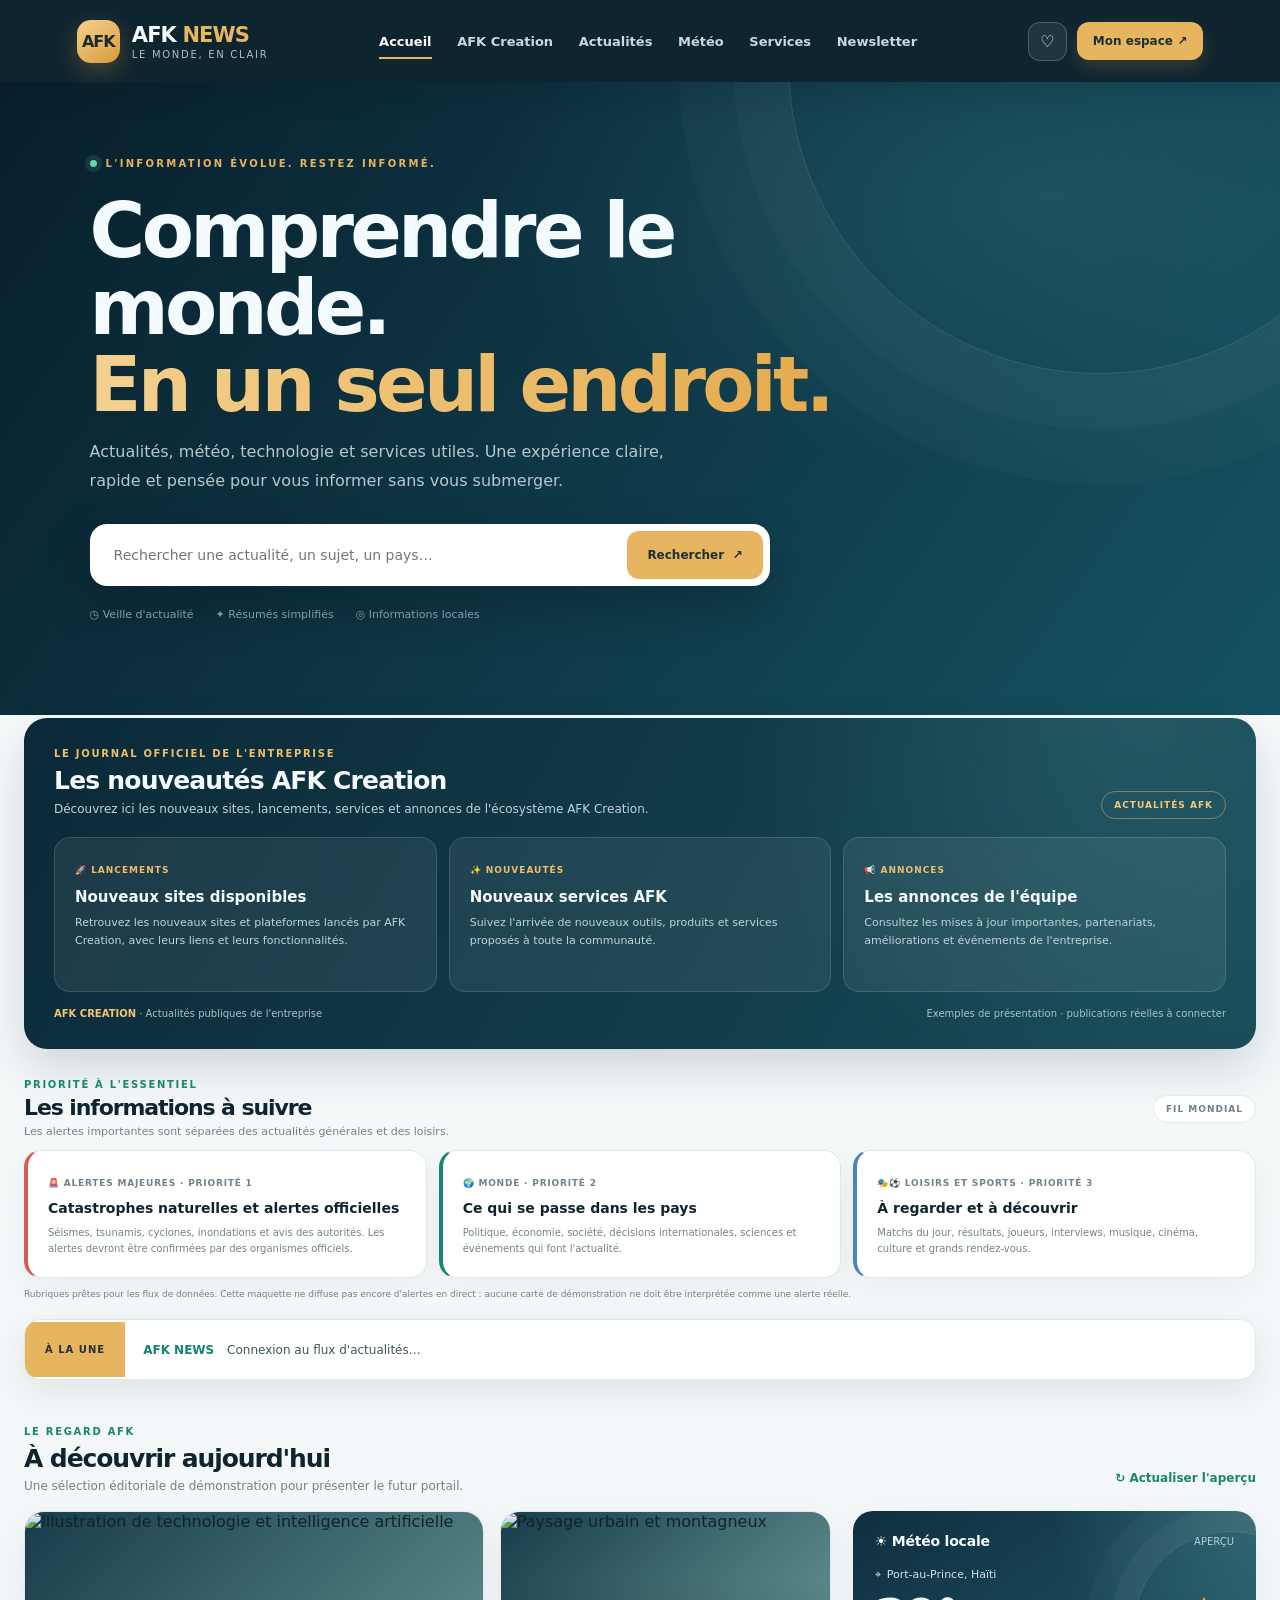
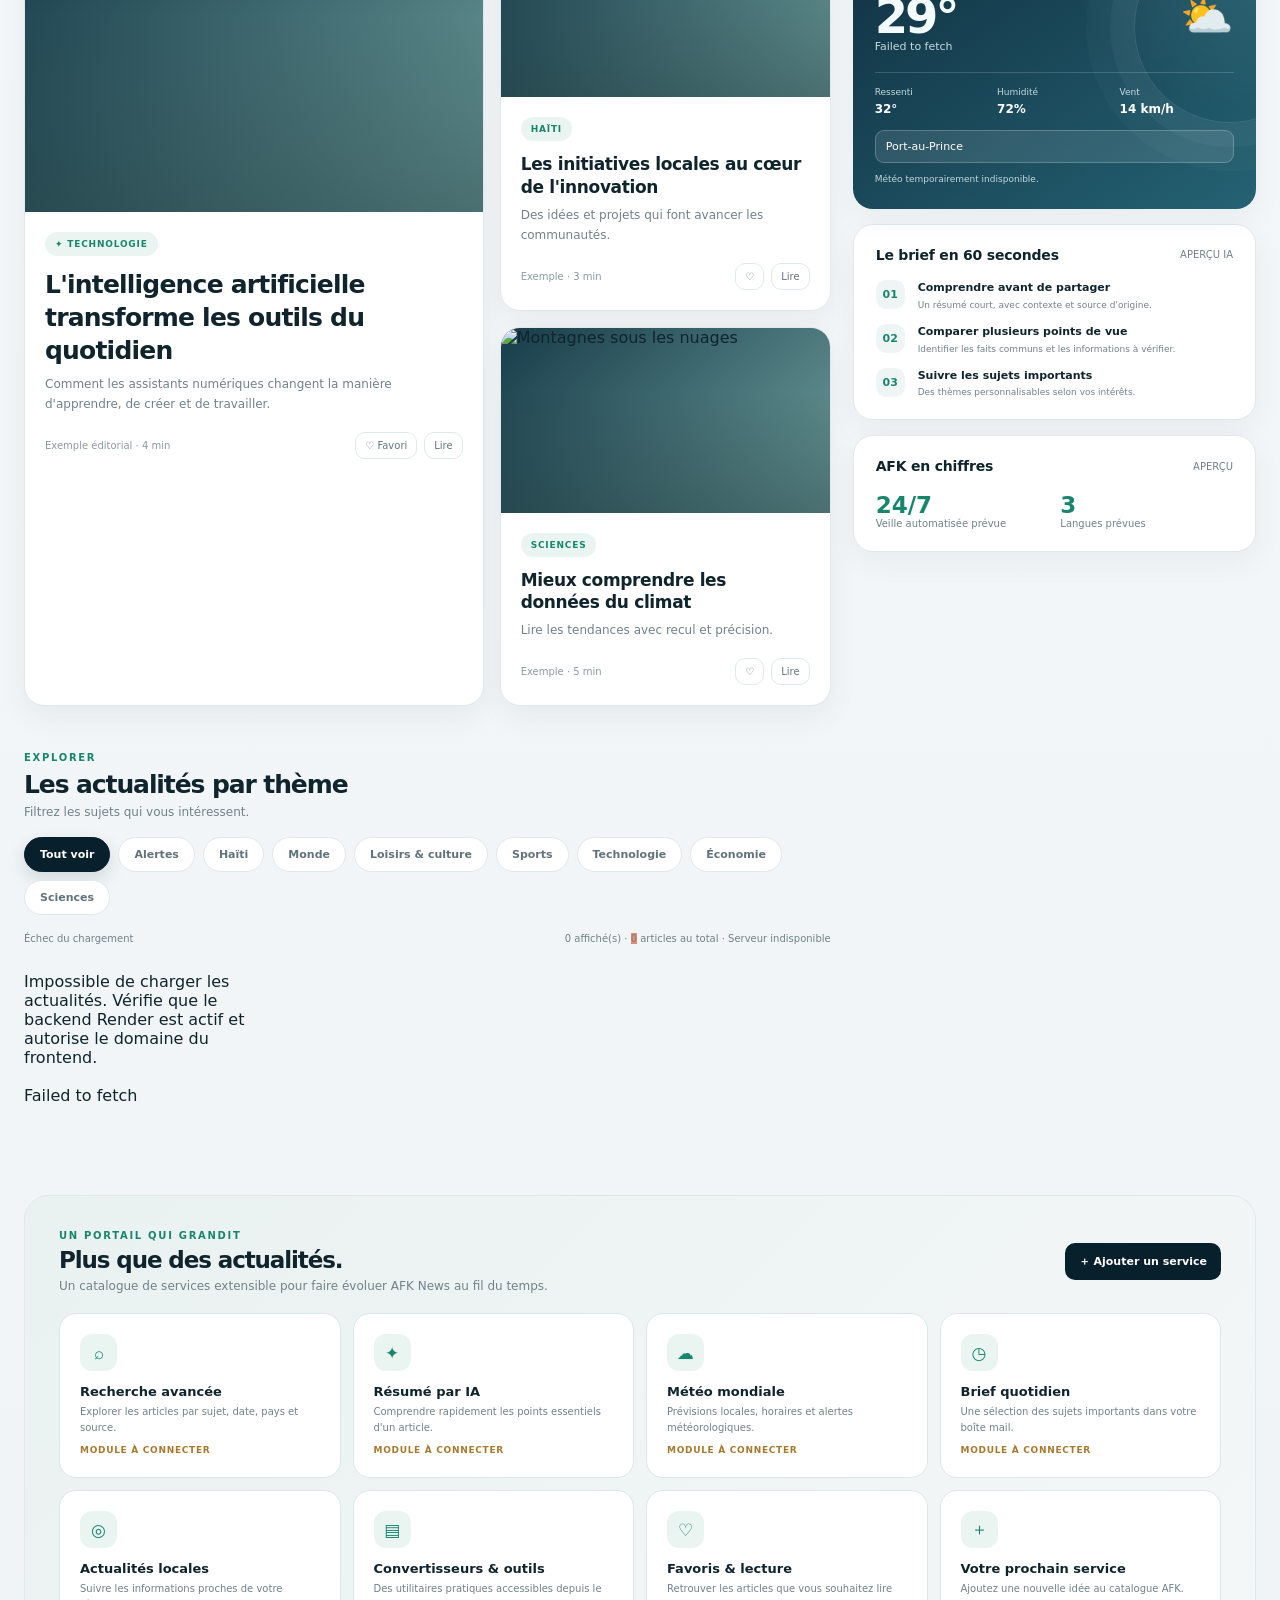
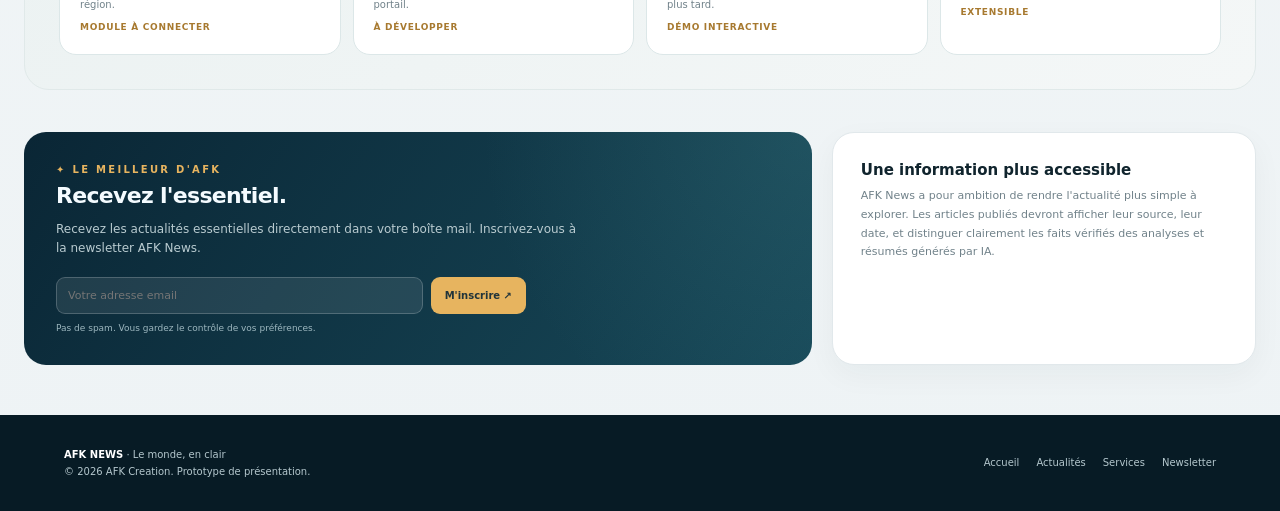
==== commit 15c4fda2: "Rename index (7).html to index.html" ====
--- a/index.html
+++ b/index.html
@@ -356,7 +356,7 @@
       <article class="service-card"><div class="service-icon">♡</div><h3>Favoris & lecture</h3><p>Retrouver les articles que vous souhaitez lire plus tard.</p><span class="coming">Démo interactive</span></article>
       <article class="service-card"><div class="service-icon">＋</div><h3>Votre prochain service</h3><p>Ajoutez une nouvelle idée au catalogue AFK.</p><span class="coming">Extensible</span></article>
     </div></section>
-    <div class="bottom-grid"><section class="digest" id="digest"><div class="eyebrow">✦ Le meilleur d'AFK</div><h2>Recevez l'essentiel.</h2><p>Un brief clair des sujets à suivre, sans surcharge. Cette inscription est une démonstration d'interface : aucun email n'est envoyé dans cette version.</p><form class="digest-form" id="newsletterForm"><input type="email" id="newsletterEmail" placeholder="Votre adresse email" required aria-label="Votre adresse email"><button type="submit">M'inscrire ↗</button></form><div class="digest-note">Pas de spam. Vous gardez le contrôle de vos préférences.</div></section><section class="about-panel"><h3>Une information plus accessible</h3><p>AFK News a pour ambition de rendre l'actualité plus simple à explorer. Les articles publiés devront afficher leur source, leur date, et distinguer clairement les faits vérifiés des analyses et résumés générés par IA.</p></section></div>
+    <div class="bottom-grid"><section class="digest" id="digest"><div class="eyebrow">✦ Le meilleur d'AFK</div><h2>Recevez l'essentiel.</h2><p>Recevez les actualités essentielles directement dans votre boîte mail. Inscrivez-vous à la newsletter AFK News.</p><form class="digest-form" id="newsletterForm"><input type="email" id="newsletterEmail" placeholder="Votre adresse email" required maxlength="254" autocomplete="email" aria-label="Votre adresse email"><button type="submit" id="newsletterSubmit">M'inscrire ↗</button></form><div class="digest-note" id="newsletterStatus" role="status" aria-live="polite">Pas de spam. Vous gardez le contrôle de vos préférences.</div></section><section class="about-panel"><h3>Une information plus accessible</h3><p>AFK News a pour ambition de rendre l'actualité plus simple à explorer. Les articles publiés devront afficher leur source, leur date, et distinguer clairement les faits vérifiés des analyses et résumés générés par IA.</p></section></div>
   </main>
   <footer class="footer"><div><b>AFK NEWS</b> · Le monde, en clair<br><span style="display:inline-block;margin-top:6px">© 2026 AFK Creation. Prototype de présentation.</span></div><div class="footer-links"><a href="#top">Accueil</a><a href="#latest">Actualités</a><a href="#services-section">Services</a><a href="#digest">Newsletter</a></div></footer>
 </div>
@@ -383,7 +383,7 @@
 $('cityForm').addEventListener('submit',e=>{e.preventDefault();const city=$('cityInput').value.trim();if(city)loadWeather(city)});
 document.querySelectorAll('.nav button').forEach(button=>button.addEventListener('click',()=>{document.querySelectorAll('.nav button').forEach(b=>b.classList.toggle('active',b===button));$(button.dataset.scroll)?.scrollIntoView({behavior:'smooth'})}));
 $('savedBtn').addEventListener('click',()=>toast('Les favoris seront disponibles dans une prochaine mise à jour.'));$('accountBtn').addEventListener('click',()=>toast('L’espace membre sera activé avec les comptes utilisateurs.'));
-const modal=$('serviceModal');$('addServiceBtn').addEventListener('click',()=>modal.classList.add('open'));$('cancelModal').addEventListener('click',()=>modal.classList.remove('open'));modal.addEventListener('click',e=>{if(e.target===modal)modal.classList.remove('open')});$('serviceForm').addEventListener('submit',e=>{e.preventDefault();const name=$('serviceName').value.trim(),description=$('serviceDescription').value.trim(),icon=$('serviceIcon').value,card=document.createElement('article');card.className='service-card';const iconBox=document.createElement('div');iconBox.className='service-icon';iconBox.textContent=icon;const title=document.createElement('h3');title.textContent=name;const desc=document.createElement('p');desc.textContent=description;const status=document.createElement('span');status.className='coming';status.textContent='Idée ajoutée';card.append(iconBox,title,desc,status);$('servicesGrid').append(card);e.target.reset();modal.classList.remove('open');toast('Service ajouté au catalogue de cette session.')});$('newsletterForm').addEventListener('submit',e=>{e.preventDefault();toast('Merci ! L’inscription sera activée après configuration du service email.');e.target.reset()});
+const modal=$('serviceModal');$('addServiceBtn').addEventListener('click',()=>modal.classList.add('open'));$('cancelModal').addEventListener('click',()=>modal.classList.remove('open'));modal.addEventListener('click',e=>{if(e.target===modal)modal.classList.remove('open')});$('serviceForm').addEventListener('submit',e=>{e.preventDefault();const name=$('serviceName').value.trim(),description=$('serviceDescription').value.trim(),icon=$('serviceIcon').value,card=document.createElement('article');card.className='service-card';const iconBox=document.createElement('div');iconBox.className='service-icon';iconBox.textContent=icon;const title=document.createElement('h3');title.textContent=name;const desc=document.createElement('p');desc.textContent=description;const status=document.createElement('span');status.className='coming';status.textContent='Idée ajoutée';card.append(iconBox,title,desc,status);$('servicesGrid').append(card);e.target.reset();modal.classList.remove('open');toast('Service ajouté au catalogue de cette session.')});$('newsletterForm').addEventListener('submit',async e=>{e.preventDefault();const form=e.currentTarget,emailInput=$('newsletterEmail'),submit=$('newsletterSubmit'),status=$('newsletterStatus'),email=emailInput.value.trim();if(!emailInput.checkValidity()){emailInput.reportValidity();return}submit.disabled=true;submit.textContent='Envoi…';status.textContent='Enregistrement de votre inscription…';status.style.color='#b9cbd0';try{const response=await fetch(`${API_BASE}/api/newsletter`,{method:'POST',headers:{'Content-Type':'application/json',Accept:'application/json'},body:JSON.stringify({email})});let payload={};try{payload=await response.json()}catch{}if(!response.ok||payload.success!==true)throw new Error(payload.error||`Le serveur a répondu avec le code ${response.status}.`);status.textContent='Inscription confirmée ! Vérifiez votre boîte mail.';status.style.color='#8fe0bd';toast('Votre inscription à AFK News est confirmée.');form.reset()}catch(error){console.error('Newsletter AFK News:',error);status.textContent=error.message||'Impossible de confirmer votre inscription. Réessayez plus tard.';status.style.color='#ffb2a9';toast('Inscription impossible : réessayez.')}finally{submit.disabled=false;submit.textContent='M’inscrire ↗'}});
 loadArticles(true);loadWeather('Port-au-Prince');
 </script>
 </body>
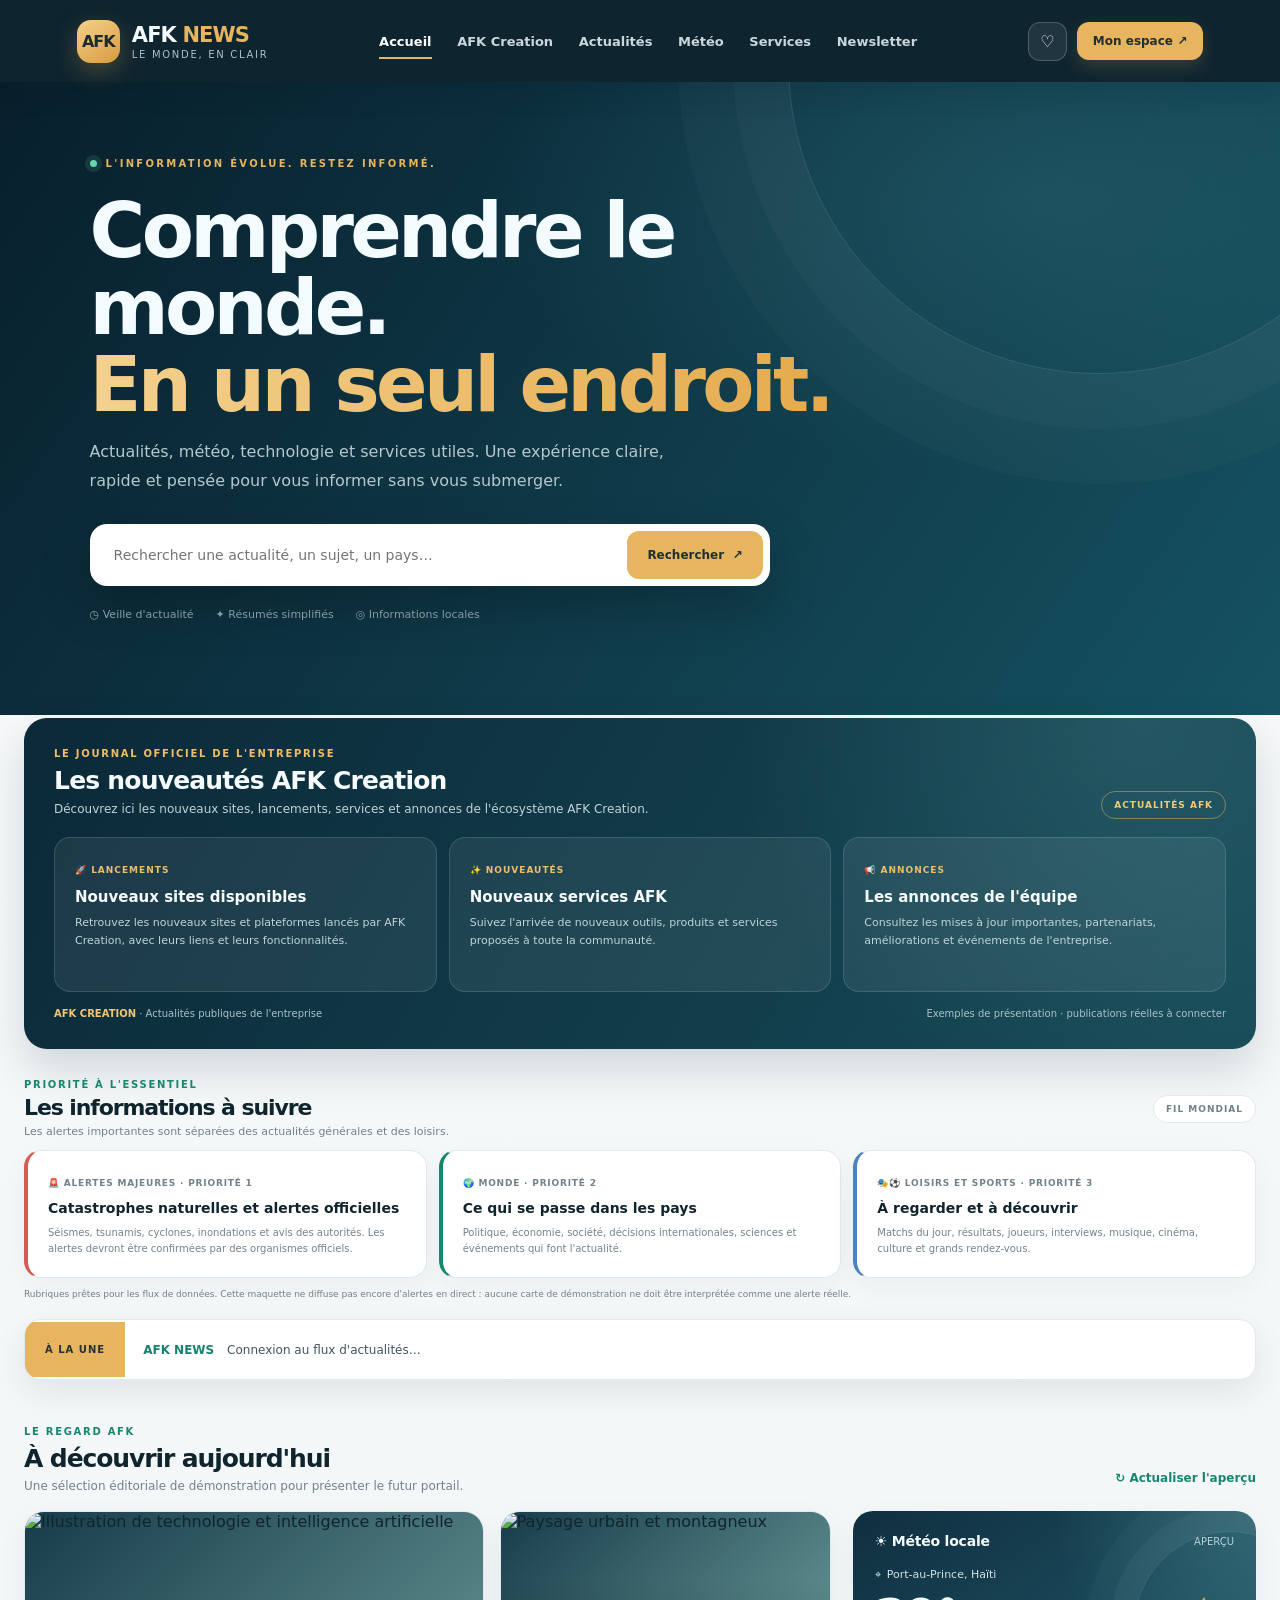
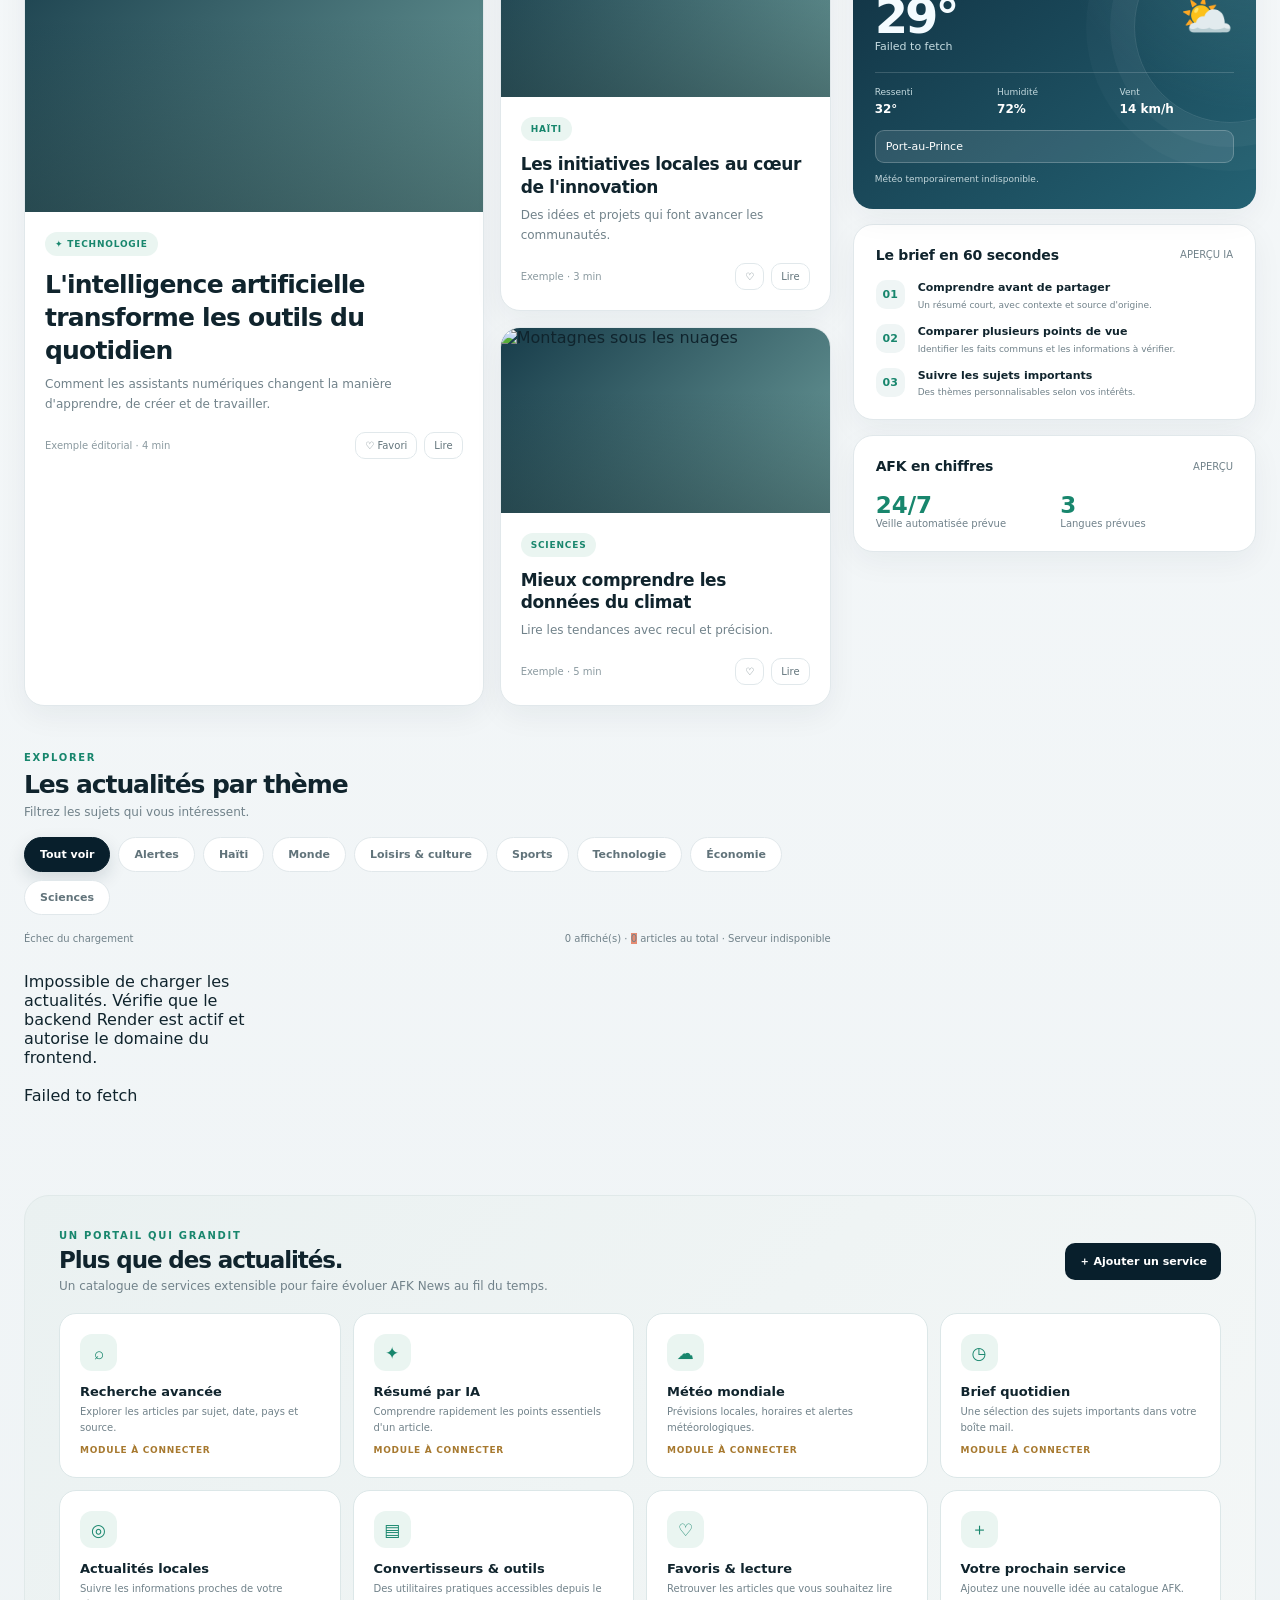
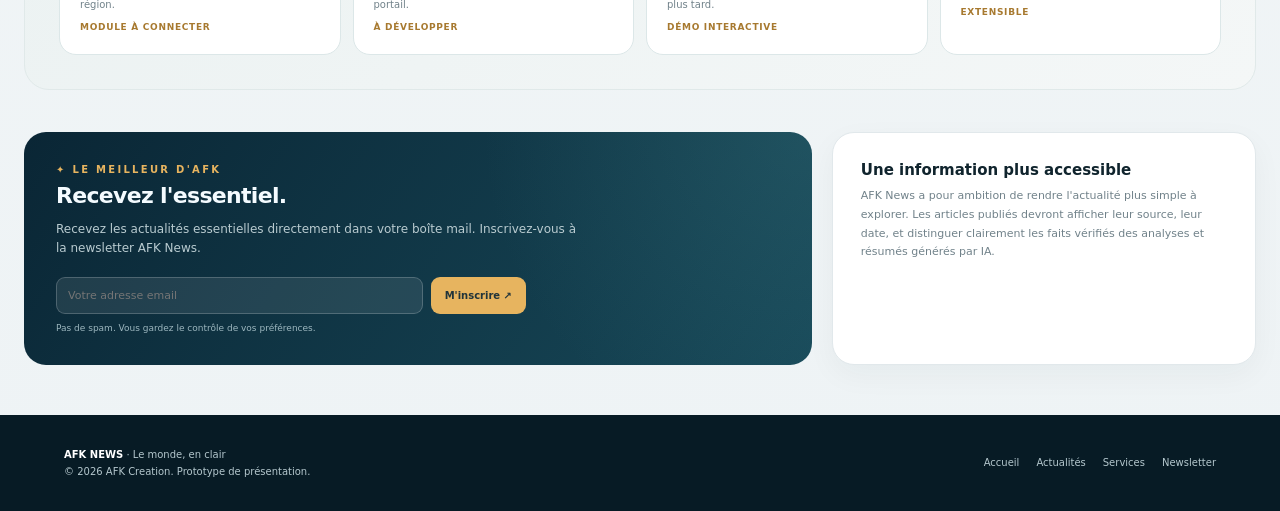
==== commit 8ab8f7a3: "Rename index (8).html to index.html" ====
--- a/index.html
+++ b/index.html
@@ -360,18 +360,22 @@
   </main>
   <footer class="footer"><div><b>AFK NEWS</b> · Le monde, en clair<br><span style="display:inline-block;margin-top:6px">© 2026 AFK Creation. Prototype de présentation.</span></div><div class="footer-links"><a href="#top">Accueil</a><a href="#latest">Actualités</a><a href="#services-section">Services</a><a href="#digest">Newsletter</a></div></footer>
 </div>
+<div class="modal-backdrop" id="accountModal" aria-hidden="true"><div class="modal afk-account-modal" role="dialog" aria-modal="true" aria-labelledby="accountModalTitle"><button type="button" class="afk-modal-close" id="closeAccountModal" aria-label="Fermer">×</button><h2 id="accountModalTitle">Mon espace AFK</h2><p id="accountIntro">Connectez-vous ou créez votre compte pour retrouver vos articles favoris.</p><div id="accountForms"><div class="afk-tabs"><button type="button" class="active" data-auth-tab="login">Connexion</button><button type="button" data-auth-tab="register">Créer un compte</button></div><form id="loginForm"><div class="field"><label for="loginEmail">Adresse e-mail</label><input id="loginEmail" type="email" required maxlength="254" autocomplete="email"></div><div class="field"><label for="loginPassword">Mot de passe</label><input id="loginPassword" type="password" required autocomplete="current-password"></div><button class="confirm" type="submit" id="loginSubmit">Se connecter</button></form><form id="registerForm" hidden><div class="field"><label for="registerName">Nom</label><input id="registerName" required minlength="2" maxlength="80" autocomplete="name"></div><div class="field"><label for="registerEmail">Adresse e-mail</label><input id="registerEmail" type="email" required maxlength="254" autocomplete="email"></div><div class="field"><label for="registerPassword">Mot de passe (10 caractères minimum)</label><input id="registerPassword" type="password" required minlength="10" autocomplete="new-password"></div><button class="confirm" type="submit" id="registerSubmit">Créer mon compte</button></form></div><div id="accountMessage" class="afk-account-message" role="status" aria-live="polite"></div><div id="accountConnected" hidden><p id="connectedUser"></p><button type="button" class="cancel" id="logoutBtn">Se déconnecter</button></div></div></div>
+<style>
+.afk-account-modal{position:relative;max-width:460px;width:min(92vw,460px)}.afk-modal-close{position:absolute;right:18px;top:12px;border:0;background:transparent;font-size:28px;cursor:pointer;color:inherit}.afk-tabs{display:flex;gap:8px;margin:18px 0}.afk-tabs button{flex:1;padding:11px;border:1px solid #cbd5e1;border-radius:9px;background:transparent;cursor:pointer}.afk-tabs button.active{background:#2563eb;color:white;border-color:#2563eb}.afk-account-modal form .field{margin:12px 0}.afk-account-modal input{box-sizing:border-box;width:100%;padding:12px;border:1px solid #cbd5e1;border-radius:8px}.afk-account-modal form .confirm,.afk-account-modal #logoutBtn{width:100%;padding:12px;margin-top:8px;cursor:pointer}.afk-account-message{min-height:22px;margin-top:12px;color:#b45309;font-size:14px}.story{position:relative}.afk-fav-btn{border:1px solid #cbd5e1;background:rgba(255,255,255,.96);color:#1d4ed8;border-radius:999px;padding:6px 11px;cursor:pointer;font-size:17px;line-height:1}.afk-fav-btn.is-saved{background:#dbeafe;border-color:#2563eb}.story .afk-fav-btn{position:absolute;right:12px;top:12px;z-index:2}.afk-fav-list{display:grid;gap:12px;margin-top:18px}.afk-fav-item{padding:12px;border:1px solid #dbe2ea;border-radius:10px}.afk-fav-item a{color:#2563eb}.afk-fav-item button{margin-left:12px}
+</style>
 <div class="modal-backdrop" id="serviceModal"><div class="modal"><h2>Ajouter un service</h2><p>Ajoutez une idée au catalogue de démonstration. Son développement et son branchement au serveur seront réalisés ensuite.</p><form id="serviceForm"><div class="field"><label for="serviceName">Nom du service</label><input id="serviceName" required maxlength="35" placeholder="Ex. AFK Translate"></div><div class="field"><label for="serviceDescription">Description</label><textarea id="serviceDescription" required maxlength="120" placeholder="À quoi servira ce service ?"></textarea></div><div class="field"><label for="serviceIcon">Icône</label><select id="serviceIcon"><option>✦</option><option>⌕</option><option>☁</option><option>◎</option><option>▤</option><option>◷</option><option>♡</option></select></div><div class="modal-actions"><button type="button" class="cancel" id="cancelModal">Annuler</button><button class="confirm" type="submit">Ajouter au catalogue</button></div></form></div></div>
 <div class="toast" id="toast" role="status" aria-live="polite"></div>
 <script>
 const API_BASE='https://afk-news-backend.onrender.com',PAGE_SIZE=12;
-const state={page:1,total:0,articles:[],category:'Tous',query:'',loading:false};
+const state={page:1,total:0,articles:[],category:'Tous',query:'',loading:false,token:localStorage.getItem('afk_news_token')||'',user:null,favorites:new Set(),favoriteItems:[]};
 const $=id=>document.getElementById(id);
 const esc=s=>String(s??'').replace(/[&<>"']/g,c=>({'&':'&amp;','<':'&lt;','>':'&gt;','"':'&quot;',"'":'&#39;'}[c]));
 const safeUrl=s=>{try{const u=new URL(s);return ['http:','https:'].includes(u.protocol)?u.href:''}catch{return ''}};
 const toast=message=>{const el=$('toast');el.textContent=message;el.classList.add('show');clearTimeout(window.toastTimer);window.toastTimer=setTimeout(()=>el.classList.remove('show'),2600)};
 function dateLabel(value){if(!value)return 'Date non précisée';const d=new Date(value);return Number.isNaN(d.getTime())?'Date non précisée':new Intl.DateTimeFormat('fr-FR',{day:'2-digit',month:'short',year:'numeric',hour:'2-digit',minute:'2-digit'}).format(d)}
 function categoryMatches(article,selected){if(selected==='Tous')return true;const c=String(article.category||'').normalize('NFD').replace(/[\u0300-\u036f]/g,'').toLowerCase();const groups={'Haïti':['haiti','haitian','local'],'International':['world','international','monde','politics'],'Alertes':['alert','breaking','urgent'],'Loisirs':['culture','entertainment','loisirs'],'Sports':['sport'],'Technologie':['technology','technologie','tech'],'Économie':['business','economy','economie','finance'],'Sciences':['science','sciences']};return (groups[selected]||[selected.toLowerCase()]).some(v=>c.includes(v.normalize('NFD').replace(/[\u0300-\u036f]/g,'')))}
-function renderCard(a){const title=esc(a.translated_title||a.title||'Article sans titre'),summary=esc(a.translated_summary||a.summary||'Ouvrez la publication pour consulter les détails.'),category=esc(a.category||'Actualités'),source=esc(a.source||'Source non précisée'),date=esc(dateLabel(a.published_at)),img=safeUrl(a.image_url),url=safeUrl(a.url);const picture=img?`<div class="story-image"><img src="${esc(img)}" alt="" loading="lazy" referrerpolicy="no-referrer" onerror="this.parentElement.classList.add('no-image');this.remove();this.parentElement.textContent='AFK NEWS'"></div>`:'<div class="story-image no-image">AFK NEWS</div>';return `<article class="story">${picture}<div class="story-body"><span class="tag">${category}</span><h3>${title}</h3><p>${summary}</p><div class="story-foot"><span class="source">${source} · ${date}</span>${url?`<a class="read" href="${esc(url)}" target="_blank" rel="noopener noreferrer">Lire ↗</a>`:'<span>Lien indisponible</span>'}</div></div></article>`}
+function renderCard(a){const title=esc(a.translated_title||a.title||'Article sans titre'),summary=esc(a.translated_summary||a.summary||'Ouvrez la publication pour consulter les détails.'),category=esc(a.category||'Actualités'),source=esc(a.source||'Source non précisée'),date=esc(dateLabel(a.published_at)),img=safeUrl(a.image_url),url=safeUrl(a.url);const picture=img?`<div class="story-image"><img src="${esc(img)}" alt="" loading="lazy" referrerpolicy="no-referrer" onerror="this.parentElement.classList.add('no-image');this.remove();this.parentElement.textContent='AFK NEWS'"></div>`:'<div class="story-image no-image">AFK NEWS</div>';const saved=state.favorites.has(String(a.id));return `<article class="story">${picture}<button class="afk-fav-btn ${saved?'is-saved':''}" type="button" data-favorite="${esc(a.id)}" aria-label="${saved?'Retirer des':'Ajouter aux'} favoris" title="${saved?'Retirer des':'Ajouter aux'} favoris">${saved?'♥':'♡'}</button><div class="story-body"><span class="tag">${category}</span><h3>${title}</h3><p>${summary}</p><div class="story-foot"><span class="source">${source} · ${date}</span>${url?`<a class="read" href="${esc(url)}" target="_blank" rel="noopener noreferrer">Lire ↗</a>`:'<span>Lien indisponible</span>'}</div></div></article>`}
 function filtered(){const q=state.query.trim().toLocaleLowerCase('fr');return state.articles.filter(a=>categoryMatches(a,state.category)&&(!q||[a.title,a.summary,a.translated_title,a.translated_summary,a.category,a.source,a.country].filter(Boolean).join(' ').toLocaleLowerCase('fr').includes(q)))}
 function render(){const list=filtered();$('newsGrid').innerHTML=list.map(renderCard).join('');$('emptyState').style.display=list.length?'none':'block';$('resultCount').textContent=`${list.length} affiché(s)`;$('totalArticles').textContent=state.total;$('loadMoreBtn').hidden=state.articles.length>=state.total||!state.articles.length;$('feedStatus').textContent='Flux AFK News · articles récupérés depuis le serveur';if(state.articles[0])$('tickerText').textContent=state.articles[0].translated_title||state.articles[0].title||'Dernières actualités'}
 async function loadArticles(reset=false){if(state.loading)return;if(reset){state.page=1;state.articles=[];$('newsGrid').innerHTML='<div class="loading">Chargement des articles…</div>'}state.loading=true;$('feedStatus').textContent='Connexion au flux AFK News…';try{const response=await fetch(`${API_BASE}/api/articles?page=${state.page}&limit=${PAGE_SIZE}`,{headers:{Accept:'application/json'}});if(!response.ok)throw Error(`Erreur HTTP ${response.status}`);const payload=await response.json();if(payload.success!==true||!Array.isArray(payload.data))throw Error('Format de réponse API inattendu.');state.total=Number(payload.total)||payload.data.length;state.articles=reset?payload.data:state.articles.concat(payload.data);$('connectionLabel').textContent='Serveur connecté';$('connectionLabel').previousElementSibling.style.background='#62d6a5';render()}catch(error){$('connectionLabel').textContent='Serveur indisponible';$('connectionLabel').previousElementSibling.style.background='#e58b72';$('feedStatus').textContent='Échec du chargement';$('newsGrid').innerHTML=`<div class="loading">Impossible de charger les actualités. Vérifie que le backend Render est actif et autorise le domaine du frontend.<br><br>${esc(error.message)}</div>`;$('loadMoreBtn').hidden=true}finally{state.loading=false}}
@@ -382,7 +386,24 @@
 async function loadWeather(city){$('weatherDesc').textContent='Recherche de la ville…';try{const response=await fetch(`https://geocoding-api.open-meteo.com/v1/search?name=${encodeURIComponent(city)}&count=1&language=fr&format=json`);if(!response.ok)throw Error('Service de géolocalisation indisponible.');const place=(await response.json()).results?.[0];if(!place)throw Error('Ville introuvable. Essaie un autre nom.');const params=new URLSearchParams({latitude:place.latitude,longitude:place.longitude,current:'temperature_2m,relative_humidity_2m,apparent_temperature,weather_code,wind_speed_10m',timezone:'auto'});const weatherResponse=await fetch(`https://api.open-meteo.com/v1/forecast?${params}`);if(!weatherResponse.ok)throw Error('Service météo indisponible.');const current=(await weatherResponse.json()).current,[description,icon]=weatherCodes[current.weather_code]||['Conditions variables','🌤'];$('weatherCityLabel').textContent=[place.name,place.admin1,place.country].filter(Boolean).join(', ');$('temperature').textContent=Math.round(current.temperature_2m)+'°';$('weatherIcon').textContent=icon;$('weatherDesc').textContent=description;$('feels').textContent=Math.round(current.apparent_temperature)+'°';$('humidity').textContent=current.relative_humidity_2m+'%';$('wind').textContent=Math.round(current.wind_speed_10m)+' km/h';$('weatherUpdated').textContent='Données en direct · Open-Meteo'}catch(error){$('weatherDesc').textContent=error.message;$('weatherUpdated').textContent='Météo temporairement indisponible.'}}
 $('cityForm').addEventListener('submit',e=>{e.preventDefault();const city=$('cityInput').value.trim();if(city)loadWeather(city)});
 document.querySelectorAll('.nav button').forEach(button=>button.addEventListener('click',()=>{document.querySelectorAll('.nav button').forEach(b=>b.classList.toggle('active',b===button));$(button.dataset.scroll)?.scrollIntoView({behavior:'smooth'})}));
-$('savedBtn').addEventListener('click',()=>toast('Les favoris seront disponibles dans une prochaine mise à jour.'));$('accountBtn').addEventListener('click',()=>toast('L’espace membre sera activé avec les comptes utilisateurs.'));
+const accountModal=$('accountModal');
+function authHeaders(){return state.token?{Authorization:`Bearer ${state.token}`}:{}}
+function openAccount(){accountModal.classList.add('open');accountModal.setAttribute('aria-hidden','false');showAccountState()}
+function closeAccount(){accountModal.classList.remove('open');accountModal.setAttribute('aria-hidden','true')}
+function accountMessage(message,isError=true){$('accountMessage').textContent=message||'';$('accountMessage').style.color=isError?'#b45309':'#15803d'}
+function showAuthTab(tab){document.querySelectorAll('[data-auth-tab]').forEach(b=>b.classList.toggle('active',b.dataset.authTab===tab));$('loginForm').hidden=tab!=='login';$('registerForm').hidden=tab!=='register';accountMessage('')}
+function showAccountState(){const connected=!!state.user;$('accountForms').hidden=connected;$('accountConnected').hidden=!connected;$('accountIntro').textContent=connected?'Votre compte AFK News est connecté.':'Connectez-vous ou créez votre compte pour retrouver vos articles favoris.';$('accountModalTitle').textContent=connected?'Mon compte':'Mon espace AFK';if(connected)$('connectedUser').textContent=`Connecté en tant que ${state.user.name||state.user.email} (${state.user.email})`}
+async function apiAuth(path,body){const r=await fetch(`${API_BASE}${path}`,{method:'POST',headers:{'Content-Type':'application/json',Accept:'application/json'},body:JSON.stringify(body)});const p=await r.json().catch(()=>({}));if(!r.ok||p.success!==true)throw Error(p.error||'Une erreur est survenue.');return p}
+async function loadMyFavorites(){if(!state.token){state.favorites.clear();return}try{const r=await fetch(`${API_BASE}/api/favorites`,{headers:{...authHeaders(),Accept:'application/json'}});const p=await r.json();if(!r.ok||!p.success)throw Error(p.error||'Chargement des favoris impossible.');state.favoriteItems=p.data||[];state.favorites=new Set(state.favoriteItems.map(a=>String(a.id)));render()}catch(e){console.error(e);toast('Impossible de charger les favoris. Reconnectez-vous.')}}
+async function restoreSession(){if(!state.token)return;try{const r=await fetch(`${API_BASE}/api/auth/me`,{headers:{...authHeaders(),Accept:'application/json'}});const p=await r.json();if(!r.ok||!p.success)throw Error('Session expirée');state.user=p.user;await loadMyFavorites()}catch{state.token='';state.user=null;localStorage.removeItem('afk_news_token')}}
+$('accountBtn').addEventListener('click',openAccount);$('closeAccountModal').addEventListener('click',closeAccount);accountModal.addEventListener('click',e=>{if(e.target===accountModal)closeAccount()});document.querySelectorAll('[data-auth-tab]').forEach(b=>b.addEventListener('click',()=>showAuthTab(b.dataset.authTab)));
+$('loginForm').addEventListener('submit',async e=>{e.preventDefault();const btn=$('loginSubmit');btn.disabled=true;accountMessage('Connexion…',false);try{const p=await apiAuth('/api/auth/login',{email:$('loginEmail').value.trim(),password:$('loginPassword').value});state.token=p.token;state.user=p.user;localStorage.setItem('afk_news_token',p.token);await loadMyFavorites();showAccountState();accountMessage('Connexion réussie.',false);toast('Bienvenue sur AFK News !')}catch(err){accountMessage(err.message)}finally{btn.disabled=false}});
+$('registerForm').addEventListener('submit',async e=>{e.preventDefault();const btn=$('registerSubmit');btn.disabled=true;accountMessage('Création du compte…',false);try{const p=await apiAuth('/api/auth/register',{name:$('registerName').value.trim(),email:$('registerEmail').value.trim(),password:$('registerPassword').value});state.token=p.token;state.user=p.user;localStorage.setItem('afk_news_token',p.token);await loadMyFavorites();showAccountState();accountMessage('Compte créé avec succès. Vous êtes connecté.',false);toast('Votre compte AFK News est créé.')}catch(err){accountMessage(err.message)}finally{btn.disabled=false}});
+$('logoutBtn').addEventListener('click',()=>{state.token='';state.user=null;state.favorites.clear();state.favoriteItems=[];localStorage.removeItem('afk_news_token');showAccountState();render();accountMessage('Vous êtes déconnecté.',false);toast('Déconnexion effectuée.')});
+async function toggleFavorite(id){if(!state.user){openAccount();showAuthTab('login');accountMessage('Connectez-vous pour enregistrer vos favoris.');return}const key=String(id),wasSaved=state.favorites.has(key);try{const r=await fetch(`${API_BASE}/api/favorites/${encodeURIComponent(id)}`,{method:wasSaved?'DELETE':'POST',headers:{...authHeaders(),Accept:'application/json'}});const p=await r.json().catch(()=>({}));if(!r.ok||p.success!==true)throw Error(p.error||'Modification du favori impossible.');if(wasSaved)state.favorites.delete(key);else state.favorites.add(key);await loadMyFavorites();toast(wasSaved?'Article retiré des favoris.':'Article ajouté aux favoris.')}catch(e){toast(e.message)}}
+$('newsGrid').addEventListener('click',e=>{const b=e.target.closest('[data-favorite]');if(b){e.preventDefault();toggleFavorite(b.dataset.favorite)}});
+$('savedBtn').addEventListener('click',async()=>{if(!state.user){openAccount();showAuthTab('login');accountMessage('Connectez-vous pour consulter vos favoris.');return}await loadMyFavorites();const existing=$('favoritesPanel');if(existing)existing.remove();const panel=document.createElement('div');panel.id='favoritesPanel';panel.className='modal-backdrop open';panel.innerHTML='<div class="modal" role="dialog" aria-modal="true"><button type="button" class="afk-modal-close" aria-label="Fermer">×</button><h2>Mes favoris</h2><div class="afk-fav-list"></div></div>';const list=panel.querySelector('.afk-fav-list');if(!state.favoriteItems.length)list.textContent='Vous n’avez pas encore enregistré d’article.';else list.innerHTML=state.favoriteItems.map(a=>`<div class="afk-fav-item"><strong>${esc(a.translated_title||a.title)}</strong><p>${esc(a.source||'AFK News')}</p><a href="${esc(safeUrl(a.url))}" target="_blank" rel="noopener noreferrer">Lire l’article ↗</a><button type="button" data-remove-favorite="${esc(a.id)}">Retirer</button></div>`).join('');panel.addEventListener('click',e=>{if(e.target===panel||e.target.closest('.afk-modal-close'))panel.remove();const b=e.target.closest('[data-remove-favorite]');if(b){toggleFavorite(b.dataset.removeFavorite).then(()=>panel.remove())}});document.body.append(panel)});
+restoreSession();
 const modal=$('serviceModal');$('addServiceBtn').addEventListener('click',()=>modal.classList.add('open'));$('cancelModal').addEventListener('click',()=>modal.classList.remove('open'));modal.addEventListener('click',e=>{if(e.target===modal)modal.classList.remove('open')});$('serviceForm').addEventListener('submit',e=>{e.preventDefault();const name=$('serviceName').value.trim(),description=$('serviceDescription').value.trim(),icon=$('serviceIcon').value,card=document.createElement('article');card.className='service-card';const iconBox=document.createElement('div');iconBox.className='service-icon';iconBox.textContent=icon;const title=document.createElement('h3');title.textContent=name;const desc=document.createElement('p');desc.textContent=description;const status=document.createElement('span');status.className='coming';status.textContent='Idée ajoutée';card.append(iconBox,title,desc,status);$('servicesGrid').append(card);e.target.reset();modal.classList.remove('open');toast('Service ajouté au catalogue de cette session.')});$('newsletterForm').addEventListener('submit',async e=>{e.preventDefault();const form=e.currentTarget,emailInput=$('newsletterEmail'),submit=$('newsletterSubmit'),status=$('newsletterStatus'),email=emailInput.value.trim();if(!emailInput.checkValidity()){emailInput.reportValidity();return}submit.disabled=true;submit.textContent='Envoi…';status.textContent='Enregistrement de votre inscription…';status.style.color='#b9cbd0';try{const response=await fetch(`${API_BASE}/api/newsletter`,{method:'POST',headers:{'Content-Type':'application/json',Accept:'application/json'},body:JSON.stringify({email})});let payload={};try{payload=await response.json()}catch{}if(!response.ok||payload.success!==true)throw new Error(payload.error||`Le serveur a répondu avec le code ${response.status}.`);status.textContent='Inscription confirmée ! Vérifiez votre boîte mail.';status.style.color='#8fe0bd';toast('Votre inscription à AFK News est confirmée.');form.reset()}catch(error){console.error('Newsletter AFK News:',error);status.textContent=error.message||'Impossible de confirmer votre inscription. Réessayez plus tard.';status.style.color='#ffb2a9';toast('Inscription impossible : réessayez.')}finally{submit.disabled=false;submit.textContent='M’inscrire ↗'}});
 loadArticles(true);loadWeather('Port-au-Prince');
 </script>
